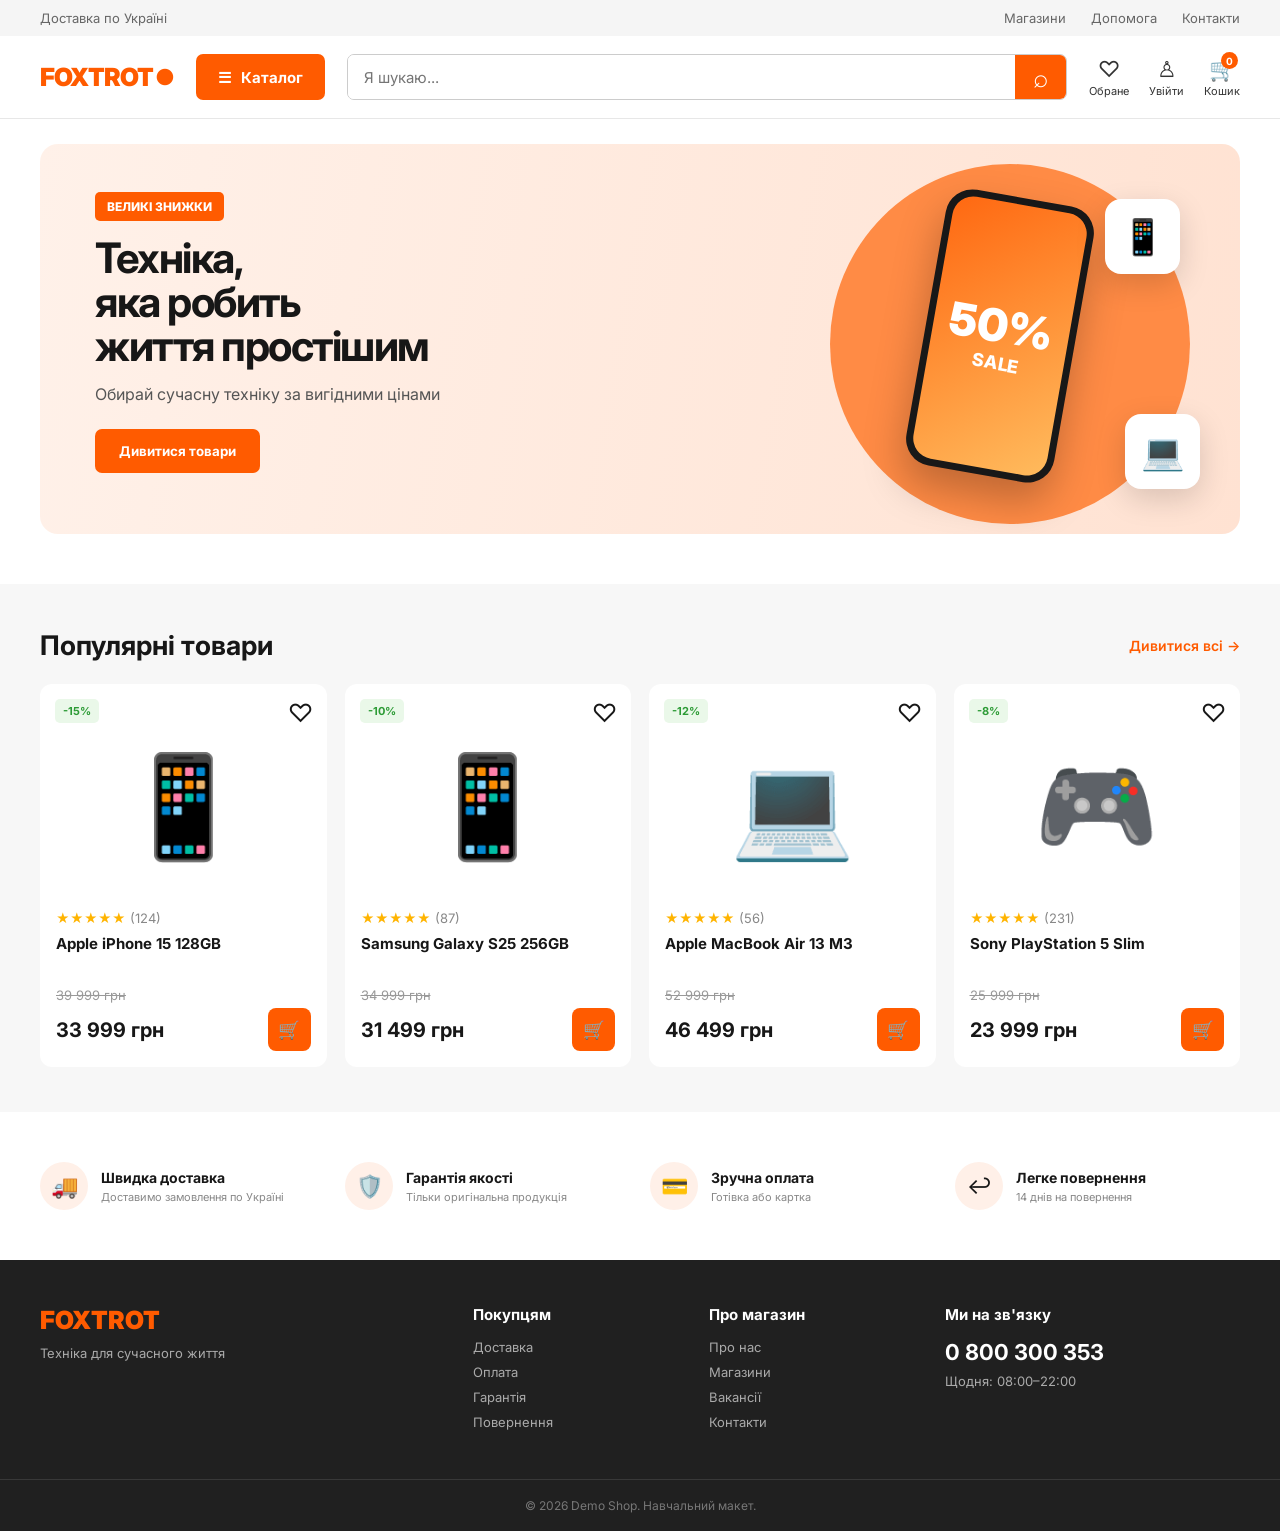
==== index.html @ 97404b17 "stylecatalog" ====
<!DOCTYPE html>
<html lang="uk">
<head>
    <meta charset="UTF-8">
    <meta name="viewport" content="width=device-width, initial-scale=1.0">

    <title>Foxtrot — інтернет-магазин техніки</title>

    <link rel="stylesheet" href="style.css">

    <link rel="preconnect" href="https://fonts.googleapis.com">
    <link rel="preconnect" href="https://fonts.gstatic.com" crossorigin>
    <link
        href="https://fonts.googleapis.com/css2?family=Inter:wght@400;500;600;700;800&display=swap"
        rel="stylesheet"
    >
</head>

<body>

<header class="header">

    <div class="top-line">
        <div class="container top-content">
            <span>Доставка по Україні</span>
            <div class="top-links">
                <a href="#">Магазини</a>
                <a href="#">Допомога</a>
                <a href="#">Контакти</a>
            </div>
        </div>
    </div>

    <div class="main-header container">

        <a href="#" class="logo">
            <span>FOXTROT</span>
            <b>●</b>
        </a>

        <a href="catalog.html" class="catalog-btn">
             ☰
            <span>Каталог</span>
        </a>
        <div class="search">
            <input
                type="text"
                id="searchInput"
                placeholder="Я шукаю..."
            >
            <button id="searchBtn">⌕</button>
        </div>

        <div class="header-actions">

            <button class="action" id="favoritesBtn">
                <span class="action-icon">♡</span>
                <span class="favorite-count" id="favoriteCount">0</span>
                <small>Обране</small>
            </button>

            <button class="action">
                <span class="action-icon">♙</span>
                <small>Увійти</small>
            </button>

            <button class="action cart" id="cartBtn">
                <span class="action-icon">🛒</span>
                <span class="cart-count" id="cartCount">0</span>
                <small>Кошик</small>
            </button>

        </div>
    </div>

    

</header>


<main>

    <!-- HERO -->

    <section class="hero container">

        <div class="hero-content">

            <span class="hero-label">ВЕЛИКІ ЗНИЖКИ</span>

            <h1>
                Техніка,<br>
                яка робить<br>
                життя простішим
            </h1>

            <p>
                Обирай сучасну техніку за вигідними цінами
            </p>

            <button class="primary-btn">
                Дивитися товари
            </button>

        </div>

        <div class="hero-image">
            <div class="circle"></div>

            <div class="phone">
                <div class="phone-screen">
                    <span>50%</span>
                    <small>SALE</small>
                </div>
            </div>

            <div class="floating-card card-one">
                📱
            </div>

            <div class="floating-card card-two">
                💻
            </div>

        </div>

    </section>

    <!-- PRODUCTS -->

    <section class="products-section">

        <div class="container">

            <div class="section-header">
                <h2>Популярні товари</h2>
                <a href="#">Дивитися всі →</a>
            </div>

            <div class="products" id="products">

                <article
                    class="product"
                    data-name="Apple iPhone 15"
                >

                    <button class="favorite">♡</button>

                    <span class="discount">-15%</span>

                    <div class="product-image">
                        📱
                    </div>

                    <div class="rating">
                        ★★★★★
                        <span>(124)</span>
                    </div>

                    <h3>Apple iPhone 15 128GB</h3>

                    <p class="old-price">39 999 грн</p>

                    <div class="product-bottom">
                        <strong>33 999 грн</strong>

                        <button
                            class="buy-btn"
                            data-product="Apple iPhone 15"
                        >
                            🛒
                        </button>
                    </div>

                </article>


                <article
                    class="product"
                    data-name="Samsung Galaxy S25"
                >

                    <button class="favorite">♡</button>

                    <span class="discount">-10%</span>

                    <div class="product-image">
                        📱
                    </div>

                    <div class="rating">
                        ★★★★★
                        <span>(87)</span>
                    </div>

                    <h3>Samsung Galaxy S25 256GB</h3>

                    <p class="old-price">34 999 грн</p>

                    <div class="product-bottom">
                        <strong>31 499 грн</strong>

                        <button
                            class="buy-btn"
                            data-product="Samsung Galaxy S25"
                        >
                            🛒
                        </button>
                    </div>

                </article>


                <article
                    class="product"
                    data-name="MacBook Air M3"
                >

                    <button class="favorite">♡</button>

                    <span class="discount">-12%</span>

                    <div class="product-image">
                        💻
                    </div>

                    <div class="rating">
                        ★★★★★
                        <span>(56)</span>
                        
                    </div>

                    <h3>Apple MacBook Air 13 M3</h3>

                    <p class="old-price">52 999 грн</p>

                    <div class="product-bottom">
                        <strong>46 499 грн</strong>

                        <button
                            class="buy-btn"
                            data-product="MacBook Air M3"
                        >
                            🛒
                        </button>
                    </div>

                </article>


                <article
                    class="product"
                    data-name="Sony PlayStation 5"
                >

                    <button class="favorite">♡</button>

                    <span class="discount">-8%</span>

                    <div class="product-image">
                        🎮
                    </div>

                    <div class="rating">
                        ★★★★★
                        <span>(231)</span>
                    </div>

                    <h3>Sony PlayStation 5 Slim</h3>

                    <p class="old-price">25 999 грн</p>

                    <div class="product-bottom">
                        <strong>23 999 грн</strong>

                        <button
                            class="buy-btn"
                            data-product="PlayStation 5"
                        >
                            🛒
                        </button>
                    </div>

                </article>

            </div>

        </div>

    </section>


    <!-- BENEFITS -->

    <section class="benefits container">

        <div class="benefit">
            <div>🚚</div>
            <div>
                <h3>Швидка доставка</h3>
                <p>Доставимо замовлення по Україні</p>
            </div>
        </div>

        <div class="benefit">
            <div>🛡️</div>
            <div>
                <h3>Гарантія якості</h3>
                <p>Тільки оригінальна продукція</p>
            </div>
        </div>

        <div class="benefit">
            <div>💳</div>
            <div>
                <h3>Зручна оплата</h3>
                <p>Готівка або картка</p>
            </div>
        </div>

        <div class="benefit">
            <div>↩️</div>
            <div>
                <h3>Легке повернення</h3>
                <p>14 днів на повернення</p>
            </div>
        </div>

    </section>

</main>


<!-- CART -->

<div class="cart-modal" id="cartModal">

    <div class="cart-window">

        <button class="close-cart" id="closeCart">×</button>

        <h2>Ваш кошик</h2>

        <div id="cartItems">
            <p class="empty-cart">
                Кошик поки що порожній
            </p>
        </div>

        <div class="cart-footer">

            <div>
                <span>Разом:</span>
                <strong id="cartTotal">0 грн</strong>
            </div>

            <button class="primary-btn">
                Оформити замовлення
            </button>

        </div>

    </div>

</div>


<footer>

    <div class="container footer-grid">

        <div>
            <div class="footer-logo">FOXTROT</div>
            <p>Техніка для сучасного життя</p>
        </div>

        <div>
            <h3>Покупцям</h3>
            <a href="#">Доставка</a>
            <a href="#">Оплата</a>
            <a href="#">Гарантія</a>
            <a href="#">Повернення</a>
        </div>

        <div>
            <h3>Про магазин</h3>
            <a href="#">Про нас</a>
            <a href="#">Магазини</a>
            <a href="#">Вакансії</a>
            <a href="#">Контакти</a>
        </div>

        <div>
            <h3>Ми на зв'язку</h3>
            <strong class="phone-number">0 800 300 353</strong>
            <p>Щодня: 08:00–22:00</p>
        </div>

    </div>

    <div class="copyright">
        © 2026 Demo Shop. Навчальний макет.
    </div>

</footer>


<script src="script.js"></script>

</body>
</html>
---- style.css ----
* {
    margin: 0;
    padding: 0;
    box-sizing: border-box;
}

:root {
    --orange: #ff5b00;
    --orange-dark: #e94f00;
    --black: #171717;
    --gray: #777;
    --light: #f5f5f5;
    --border: #e7e7e7;
    --white: #fff;
}

body {
    font-family: "Inter", sans-serif;
    color: var(--black);
    background: #fff;
}

button,
input {
    font-family: inherit;
}

button {
    border: none;
    cursor: pointer;
}

a {
    color: inherit;
    text-decoration: none;
}

.container {
    width: min(1200px, calc(100% - 40px));
    margin: auto;
}


/* TOP */

.top-line {
    background: #f5f5f5;
    font-size: 13px;
    color: #666;
}

.top-content {
    height: 36px;
    display: flex;
    justify-content: space-between;
    align-items: center;
}

.top-links {
    display: flex;
    gap: 25px;
}


/* HEADER */

.header {
    background: white;
    border-bottom: 1px solid var(--border);
}

.main-header {
    min-height: 82px;
    display: flex;
    align-items: center;
    gap: 22px;
}

.logo {
    color: var(--orange);
    font-size: 25px;
    font-weight: 900;
    letter-spacing: -1px;
    display: flex;
    gap: 2px;
    align-items: center;
}

.logo b {
    font-size: 22px;
}

.catalog-btn {
    background: var(--orange);
    color: white;
    height: 46px;
    padding: 0 22px;
    border-radius: 7px;
    font-size: 15px;
    font-weight: 700;
    display: flex;
    align-items: center;
    gap: 10px;
    transition: .2s;
}

.catalog-btn:hover {
    background: var(--orange-dark);
}

.search {
    height: 46px;
    flex: 1;
    display: flex;
    border: 1px solid #ccc;
    border-radius: 7px;
    overflow: hidden;
}

.search input {
    width: 100%;
    border: none;
    outline: none;
    padding: 0 16px;
    font-size: 15px;
}

.search button {
    width: 55px;
    background: var(--orange);
    color: white;
    font-size: 26px;
}

.header-actions {
    display: flex;
    gap: 20px;
}

.action {
    position: relative;
    background: transparent;
    display: flex;
    flex-direction: column;
    align-items: center;
    gap: 2px;
    color: #333;
}

.action-icon {
    font-size: 22px;
}

.action small {
    font-size: 11px;
}

.cart-count {
    position: absolute;
    right: 2px;
    top: -4px;
    width: 17px;
    height: 17px;
    display: flex;
    align-items: center;
    justify-content: center;
    background: var(--orange);
    color: white;
    border-radius: 50%;
    font-size: 10px;
    font-weight: bold;
}


/* NAV */

.navigation {
    display: flex;
    align-items: center;
    gap: 30px;
    height: 48px;
    font-size: 14px;
    font-weight: 600;
}

.navigation a:hover {
    color: var(--orange);
}

.sale-link {
    color: var(--orange);
}


/* HERO */

.hero {
    height: 390px;
    margin-top: 25px;
    background: linear-gradient(100deg, #fff1e9, #ffe2d2);
    border-radius: 18px;
    display: flex;
    overflow: hidden;
}

.hero-content {
    width: 55%;
    padding: 48px 55px;
    z-index: 2;
}

.hero-label {
    display: inline-block;
    color: white;
    background: var(--orange);
    padding: 7px 12px;
    border-radius: 5px;
    font-size: 12px;
    font-weight: 800;
}

.hero h1 {
    margin-top: 15px;
    font-size: 42px;
    line-height: 1.05;
    letter-spacing: -1.5px;
}

.hero p {
    margin: 16px 0 25px;
    color: #555;
}

.primary-btn {
    background: var(--orange);
    color: white;
    border-radius: 7px;
    padding: 14px 24px;
    font-weight: 700;
    transition: .2s;
}

.primary-btn:hover {
    background: var(--orange-dark);
    transform: translateY(-1px);
}

.hero-image {
    width: 45%;
    position: relative;
}

.circle {
    width: 360px;
    height: 360px;
    background: #ff8b45;
    border-radius: 50%;
    position: absolute;
    right: 50px;
    top: 20px;
}

.phone {
    width: 150px;
    height: 280px;
    background: #181818;
    border-radius: 27px;
    position: absolute;
    top: 52px;
    right: 165px;
    transform: rotate(10deg);
    padding: 7px;
    box-shadow: 0 20px 40px rgba(0,0,0,.25);
}

.phone-screen {
    height: 100%;
    border-radius: 21px;
    background: linear-gradient(145deg, #ff6811, #ffbb5d);
    color: white;
    display: flex;
    flex-direction: column;
    align-items: center;
    justify-content: center;
}

.phone-screen span {
    font-size: 45px;
    font-weight: 900;
}

.phone-screen small {
    font-size: 18px;
    font-weight: 800;
}

.floating-card {
    position: absolute;
    width: 75px;
    height: 75px;
    background: white;
    border-radius: 16px;
    box-shadow: 0 10px 30px rgba(0,0,0,.15);
    display: flex;
    align-items: center;
    justify-content: center;
    font-size: 35px;
}

.card-one {
    right: 60px;
    top: 55px;
}

.card-two {
    right: 40px;
    bottom: 45px;
}


/* SECTIONS */

.section {
    padding-top: 45px;
}

.section-header {
    display: flex;
    justify-content: space-between;
    align-items: center;
    margin-bottom: 22px;
}

.section-header h2 {
    font-size: 27px;
}

.section-header a {
    color: var(--orange);
    font-size: 14px;
    font-weight: 600;
}


/* CATEGORIES */

.categories {
    display: grid;
    grid-template-columns: repeat(6, 1fr);
    gap: 15px;
}

.category {
    border: 1px solid var(--border);
    border-radius: 12px;
    padding: 18px 10px;
    text-align: center;
    transition: .2s;
}

.category:hover {
    border-color: var(--orange);
    transform: translateY(-3px);
}

.category-image {
    height: 80px;
    display: flex;
    justify-content: center;
    align-items: center;
    font-size: 48px;
}

.category h3 {
    font-size: 14px;
    margin-bottom: 5px;
}

.category p {
    color: #888;
    font-size: 12px;
}


/* PRODUCTS */

.products-section {
    background: #f7f7f7;
    margin-top: 50px;
    padding: 45px 0;
}

.products {
    display: grid;
    grid-template-columns: repeat(4, 1fr);
    gap: 18px;
}

.product {
    background: white;
    border-radius: 12px;
    padding: 16px;
    position: relative;
    transition: .2s;
}

.product:hover {
    box-shadow: 0 8px 25px rgba(0,0,0,.09);
    transform: translateY(-3px);
}

.product-image {
    height: 210px;
    display: flex;
    align-items: center;
    justify-content: center;
    font-size: 100px;
}

.favorite {
    position: absolute;
    top: 14px;
    right: 14px;
    background: white;
    font-size: 25px;
    z-index: 2;
}
.favorite-count {
    position: absolute;
    right: 0;
    top: -5px;

    width: 18px;
    height: 18px;

    display: none;

    align-items: center;
    justify-content: center;

    background: #ff5b00;
    color: white;

    border-radius: 50%;

    font-size: 10px;
    font-weight: 700;
}
.discount {
    position: absolute;
    top: 15px;
    left: 15px;
    background: #eaf8e9;
    color: #2c9b35;
    padding: 5px 8px;
    border-radius: 5px;
    font-size: 11px;
    font-weight: 700;
}

.rating {
    color: #ffb400;
    font-size: 13px;
    margin-bottom: 8px;
}

.rating span {
    color: #888;
}

.product h3 {
    font-size: 15px;
    line-height: 1.35;
    min-height: 41px;
}

.old-price {
    margin-top: 12px;
    color: #999;
    text-decoration: line-through;
    font-size: 13px;
}

.product-bottom {
    display: flex;
    justify-content: space-between;
    align-items: center;
    margin-top: 5px;
}

.product-bottom strong {
    font-size: 20px;
}

.buy-btn {
    width: 43px;
    height: 43px;
    background: var(--orange);
    color: white;
    border-radius: 8px;
    font-size: 18px;
}

.buy-btn:hover {
    background: var(--orange-dark);
}


/* BENEFITS */

.benefits {
    display: grid;
    grid-template-columns: repeat(4, 1fr);
    gap: 20px;
    padding-top: 50px;
    padding-bottom: 50px;
}

.benefit {
    display: flex;
    align-items: center;
    gap: 13px;
}

.benefit > div:first-child {
    width: 48px;
    height: 48px;
    flex-shrink: 0;
    background: #fff0e8;
    border-radius: 50%;
    display: flex;
    align-items: center;
    justify-content: center;
    font-size: 22px;
}

.benefit h3 {
    font-size: 14px;
    margin-bottom: 4px;
}

.benefit p {
    color: #888;
    font-size: 11px;
}


/* FOOTER */

footer {
    background: #202020;
    color: white;
    padding-top: 45px;
}

.footer-grid {
    display: grid;
    grid-template-columns: 2fr 1fr 1fr 1.5fr;
    gap: 40px;
    padding-bottom: 40px;
}

.footer-logo {
    color: var(--orange);
    font-weight: 900;
    font-size: 25px;
    margin-bottom: 10px;
}

footer p {
    color: #aaa;
    font-size: 13px;
}

footer h3 {
    font-size: 15px;
    margin-bottom: 15px;
}

footer a {
    display: block;
    color: #aaa;
    font-size: 13px;
    margin-bottom: 9px;
}

footer a:hover {
    color: white;
}

.phone-number {
    display: block;
    font-size: 22px;
    margin-bottom: 8px;
}

.copyright {
    border-top: 1px solid #383838;
    text-align: center;
    padding: 18px;
    color: #777;
    font-size: 12px;
}


/* CART */

.cart-modal {
    position: fixed;
    inset: 0;
    background: rgba(0,0,0,.5);
    z-index: 100;
    display: none;
    justify-content: flex-end;
}

.cart-modal.active {
    display: flex;
}

.cart-window {
    width: 430px;
    max-width: 100%;
    height: 100%;
    background: white;
    padding: 30px;
    position: relative;
    animation: slideIn .25s ease;
}

@keyframes slideIn {
    from {
        transform: translateX(100%);
    }

    to {
        transform: translateX(0);
    }
}

.close-cart {
    position: absolute;
    right: 25px;
    top: 20px;
    background: transparent;
    font-size: 30px;
}

.cart-window h2 {
    margin-bottom: 30px;
}

.empty-cart {
    color: #999;
    text-align: center;
    padding: 50px 0;
}

.cart-item {
    display: flex;
    justify-content: space-between;
    align-items: center;
    border-bottom: 1px solid var(--border);
    padding: 15px 0;
}

.cart-item-name {
    font-weight: 600;
}

.remove-item {
    color: #d00;
    background: transparent;
}

.cart-footer {
    position: absolute;
    left: 30px;
    right: 30px;
    bottom: 30px;
}

.cart-footer > div {
    display: flex;
    justify-content: space-between;
    margin-bottom: 18px;
}

.cart-footer strong {
    font-size: 22px;
}

.cart-footer .primary-btn {
    width: 100%;
}


/* RESPONSIVE */

@media (max-width: 1000px) {

    .categories {
        grid-template-columns: repeat(3, 1fr);
    }

    .products {
        grid-template-columns: repeat(2, 1fr);
    }

    .benefits {
        grid-template-columns: repeat(2, 1fr);
    }

    .header-actions {
        gap: 10px;
    }

    .navigation {
        overflow-x: auto;
    }
}

@media (max-width: 700px) {

    .container {
        width: min(100% - 24px, 600px);
    }

    .top-line {
        display: none;
    }

    .main-header {
        flex-wrap: wrap;
        padding: 12px 0;
        gap: 10px;
    }

    .logo {
        order: 1;
    }

    .header-actions {
        order: 2;
        margin-left: auto;
    }

    .catalog-btn {
        order: 3;
    }

    .search {
        order: 4;
        width: 100%;
        flex-basis: 100%;
    }

    .navigation {
        display: none;
    }

    .hero {
        height: auto;
        min-height: 470px;
        position: relative;
    }

    .hero-content {
        width: 100%;
        padding: 30px 25px;
    }

    .hero h1 {
        font-size: 34px;
    }

    .hero-image {
        position: absolute;
        width: 100%;
        height: 220px;
        bottom: 0;
        opacity: .8;
    }

    .circle {
        width: 240px;
        height: 240px;
        right: 20px;
        top: 0;
    }

    .phone {
        width: 100px;
        height: 190px;
        right: 110px;
        top: 15px;
    }

    .phone-screen span {
        font-size: 30px;
    }

    .floating-card {
        width: 55px;
        height: 55px;
        font-size: 25px;
    }

    .card-one {
        right: 30px;
        top: 20px;
    }

    .card-two {
        right: 20px;
        bottom: 10px;
    }

    .categories {
        grid-template-columns: repeat(2, 1fr);
    }

    .products {
        grid-template-columns: 1fr 1fr;
        gap: 10px;
    }

    .product {
        padding: 10px;
    }

    .product-image {
        height: 140px;
        font-size: 70px;
    }

    .product-bottom strong {
        font-size: 16px;
    }

    .benefits {
        grid-template-columns: 1fr;
    }

    .footer-grid {
        grid-template-columns: 1fr 1fr;
    }
}

@media (max-width: 450px) {

    .products {
        grid-template-columns: 1fr;
    }

    .product-image {
        height: 180px;
    }

    .footer-grid {
        grid-template-columns: 1fr;
    }

    .header-actions small {
        display: none;
    }
}
/* ==========================
   ФІЛЬТРИ
========================== */

.filters {
    background: white;
    border: 1px solid #e5e5e5;
    border-radius: 12px;

    padding: 18px;

    margin-bottom: 22px;

    display: flex;
    align-items: end;
    gap: 14px;

    flex-wrap: wrap;
}

.filter-group {
    display: flex;
    flex-direction: column;
    gap: 7px;
}

.filter-group label {
    font-size: 12px;
    color: #777;
    font-weight: 600;
}

.filter-group select {
    min-width: 180px;

    height: 42px;

    border: 1px solid #ddd;
    border-radius: 7px;

    padding: 0 12px;

    background: white;

    font-size: 14px;

    outline: none;

    cursor: pointer;
}

.filter-group select:focus {
    border-color: #ff5b00;
}


.checkbox-filter {
    height: 42px;

    display: flex;
    align-items: center;
    gap: 8px;

    padding: 0 12px;

    border: 1px solid #ddd;
    border-radius: 7px;

    cursor: pointer;

    font-size: 13px;
}

.checkbox-filter input {
    accent-color: #ff5b00;

    width: 17px;
    height: 17px;

    cursor: pointer;
}


.reset-filters {
    height: 42px;

    padding: 0 18px;

    border-radius: 7px;

    background: #f1f1f1;

    color: #333;

    font-weight: 600;

    transition: .2s;
}

.reset-filters:hover {
    background: #e5e5e5;
}


@media (max-width: 700px) {

    .filters {
        display: grid;
        grid-template-columns: 1fr 1fr;
    }

    .filter-group select {
        min-width: 0;
        width: 100%;
    }

    .checkbox-filter {
        width: 100%;
    }

    .reset-filters {
        width: 100%;
    }
    
}
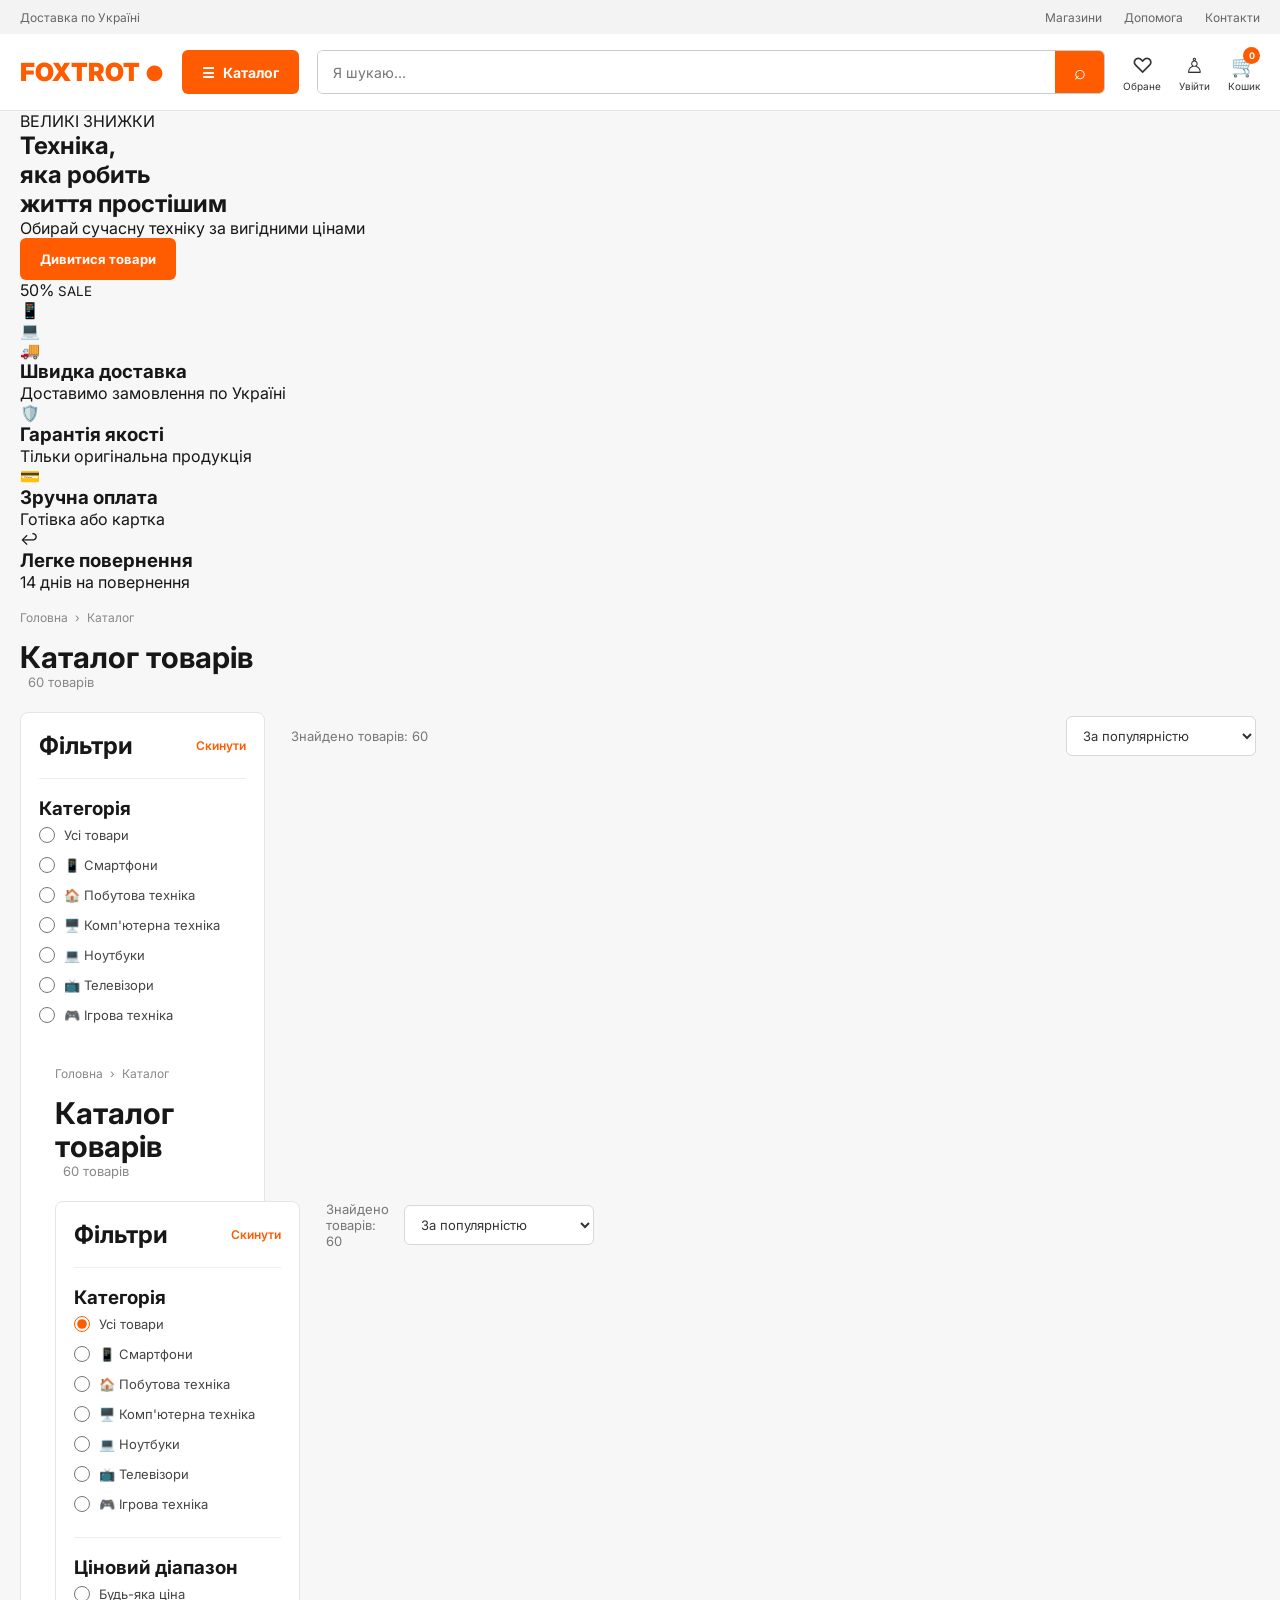
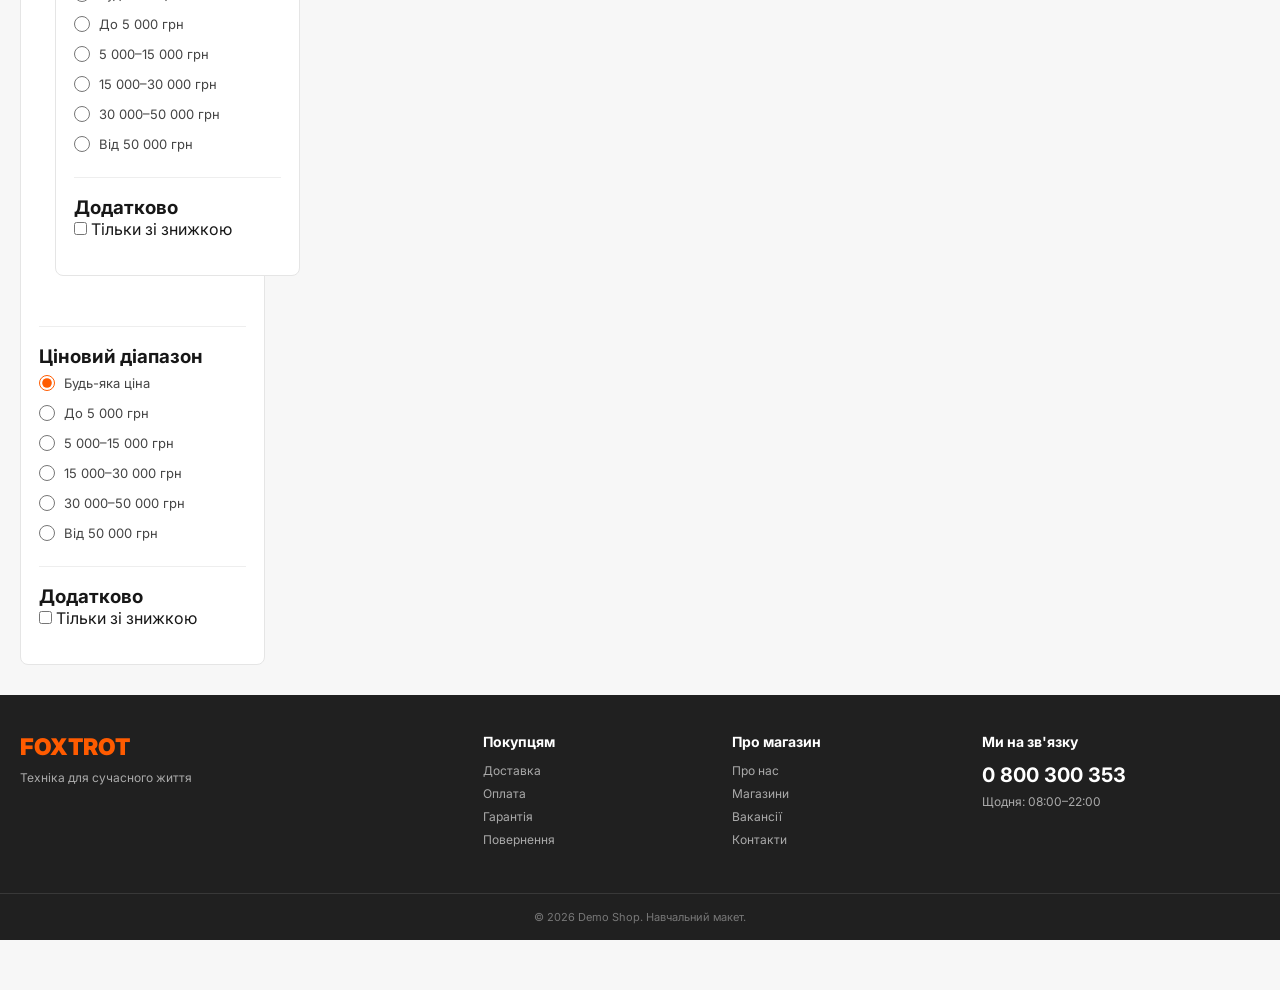
==== commit 003f91d8: "catalog/html" ====
--- a/index.html
+++ b/index.html
@@ -1,5 +1,6 @@
 <!DOCTYPE html>
 <html lang="uk">
+
 <head>
     <meta charset="UTF-8">
     <meta name="viewport" content="width=device-width, initial-scale=1.0">
@@ -10,402 +11,890 @@
 
     <link rel="preconnect" href="https://fonts.googleapis.com">
     <link rel="preconnect" href="https://fonts.gstatic.com" crossorigin>
-    <link
-        href="https://fonts.googleapis.com/css2?family=Inter:wght@400;500;600;700;800&display=swap"
-        rel="stylesheet"
-    >
+    <link href="https://fonts.googleapis.com/css2?family=Inter:wght@400;500;600;700;800&display=swap" rel="stylesheet">
 </head>
 
 <body>
 
-<header class="header">
-
-    <div class="top-line">
-        <div class="container top-content">
-            <span>Доставка по Україні</span>
-            <div class="top-links">
+    <header class="header">
+
+        <div class="top-line">
+            <div class="container top-content">
+                <span>Доставка по Україні</span>
+                <div class="top-links">
+                    <a href="#">Магазини</a>
+                    <a href="#">Допомога</a>
+                    <a href="#">Контакти</a>
+                </div>
+            </div>
+        </div>
+
+        <div class="main-header container">
+
+            <a href="#" class="logo">
+                <span>FOXTROT</span>
+                <b>●</b>
+            </a>
+
+            <a href="catalog.html" class="catalog-btn">
+                ☰
+                <span>Каталог</span>
+            </a>
+            <div class="search">
+                <input type="text" id="searchInput" placeholder="Я шукаю...">
+                <button id="searchBtn">⌕</button>
+            </div>
+
+            <div class="header-actions">
+
+                <button class="action" id="favoritesBtn">
+                    <span class="action-icon">♡</span>
+                    <span class="favorite-count" id="favoriteCount">0</span>
+                    <small>Обране</small>
+                </button>
+
+                <button class="action">
+                    <span class="action-icon">♙</span>
+                    <small>Увійти</small>
+                </button>
+
+                <button class="action cart" id="cartBtn">
+                    <span class="action-icon">🛒</span>
+                    <span class="cart-count" id="cartCount">0</span>
+                    <small>Кошик</small>
+                </button>
+
+            </div>
+        </div>
+
+
+
+    </header>
+
+
+    <main>
+
+        <!-- HERO -->
+
+        <section class="hero container">
+
+            <div class="hero-content">
+
+                <span class="hero-label">ВЕЛИКІ ЗНИЖКИ</span>
+
+                <h1>
+                    Техніка,<br>
+                    яка робить<br>
+                    життя простішим
+                </h1>
+
+                <p>
+                    Обирай сучасну техніку за вигідними цінами
+                </p>
+
+                <button class="primary-btn">
+                    Дивитися товари
+                </button>
+
+            </div>
+
+            <div class="hero-image">
+                <div class="circle"></div>
+
+                <div class="phone">
+                    <div class="phone-screen">
+                        <span>50%</span>
+                        <small>SALE</small>
+                    </div>
+                </div>
+
+                <div class="floating-card card-one">
+                    📱
+                </div>
+
+                <div class="floating-card card-two">
+                    💻
+                </div>
+
+            </div>
+
+        </section>
+
+        <section class="benefits container">
+
+            <div class="benefit">
+                <div>🚚</div>
+                <div>
+                    <h3>Швидка доставка</h3>
+                    <p>Доставимо замовлення по Україні</p>
+                </div>
+            </div>
+
+            <div class="benefit">
+                <div>🛡️</div>
+                <div>
+                    <h3>Гарантія якості</h3>
+                    <p>Тільки оригінальна продукція</p>
+                </div>
+            </div>
+
+            <div class="benefit">
+                <div>💳</div>
+                <div>
+                    <h3>Зручна оплата</h3>
+                    <p>Готівка або картка</p>
+                </div>
+            </div>
+
+            <div class="benefit">
+                <div>↩️</div>
+                <div>
+                    <h3>Легке повернення</h3>
+                    <p>14 днів на повернення</p>
+                </div>
+            </div>
+
+        </section>
+
+    </main>
+    <div class="catalog-page">
+
+        <div class="container">
+
+
+            <!-- ХЛІБНІ КРИХТИ -->
+
+            <div class="breadcrumbs">
+
+                <a href="index.html">
+                    Головна
+                </a>
+
+                <span>›</span>
+
+                <span>
+                    Каталог
+                </span>
+
+            </div>
+
+
+            <div class="catalog-title">
+
+                <div>
+
+                    <h1>
+                        Каталог товарів
+                    </h1>
+
+                    <p id="productsCount">
+                        60 товарів
+                    </p>
+
+                </div>
+
+
+                <button class="mobile-filter-btn" id="mobileFilterBtn">
+                    ⚙ Фільтри
+                </button>
+
+            </div>
+
+
+
+            <div class="catalog-layout">
+
+
+                <!-- ==========================
+                 SIDEBAR
+            ========================== -->
+
+                <aside class="filters-sidebar" id="filtersSidebar">
+
+                    <div class="filter-header">
+
+                        <h2>
+                            Фільтри
+                        </h2>
+
+                        <button id="resetFilters" class="reset-filters">
+                            Скинути
+                        </button>
+
+                    </div>
+
+
+                    <!-- КАТЕГОРІЯ -->
+
+                    <div class="filter-section">
+
+                        <h3>
+                            Категорія
+                        </h3>
+
+
+                        <label class="filter-option">
+
+                            <input type="radio" name="category" value="all" checked>
+
+                            <span>
+                                Усі товари
+                            </span>
+
+                        </label>
+
+
+                        <label class="filter-option">
+
+                            <input type="radio" name="category" value="Смартфони">
+
+                            <span>
+                                📱 Смартфони
+                            </span>
+
+                        </label>
+
+
+                        <label class="filter-option">
+
+                            <input type="radio" name="category" value="Побутова техніка">
+
+                            <span>
+                                🏠 Побутова техніка
+                            </span>
+
+                        </label>
+
+
+                        <label class="filter-option">
+
+                            <input type="radio" name="category" value="Комп'ютерна техніка">
+
+                            <span>
+                                🖥️ Комп'ютерна техніка
+                            </span>
+
+                        </label>
+
+
+                        <label class="filter-option">
+
+                            <input type="radio" name="category" value="Ноутбуки">
+
+                            <span>
+                                💻 Ноутбуки
+                            </span>
+
+                        </label>
+
+
+                        <label class="filter-option">
+
+                            <input type="radio" name="category" value="Телевізори">
+
+                            <span>
+                                📺 Телевізори
+                            </span>
+
+                        </label>
+
+
+                        <label class="filter-option">
+
+                            <input type="radio" name="category" value="Ігрова техніка">
+
+                            <span>
+                                🎮 Ігрова техніка
+                            </span>
+
+                        </label>
+
+                    </div>
+<main class="catalog-page">
+
+            <div class="container">
+
+
+                <!-- ХЛІБНІ КРИХТИ -->
+
+                <div class="breadcrumbs">
+
+                    <a href="index.html">
+                        Головна
+                    </a>
+
+                    <span>›</span>
+
+                    <span>
+                        Каталог
+                    </span>
+
+                </div>
+
+
+                <div class="catalog-title">
+
+                    <div>
+
+                        <h1>
+                            Каталог товарів
+                        </h1>
+
+                        <p id="productsCount">
+                            60 товарів
+                        </p>
+
+                    </div>
+
+
+                    <button class="mobile-filter-btn" id="mobileFilterBtn">
+                        ⚙ Фільтри
+                    </button>
+
+                </div>
+
+
+
+                <div class="catalog-layout">
+
+
+                    <!-- ==========================
+                 SIDEBAR
+            ========================== -->
+
+                    <aside class="filters-sidebar" id="filtersSidebar">
+
+                        <div class="filter-header">
+
+                            <h2>
+                                Фільтри
+                            </h2>
+
+                            <button  id="resetFilters" class="reset-filters">
+                                Скинути
+                            </button>
+
+                        </div>
+
+
+                        <!-- КАТЕГОРІЯ -->
+
+                        <div class="filter-section">
+
+                            <h3>
+                                Категорія
+                            </h3>
+
+
+                            <label class="filter-option">
+
+                                <input type="radio" name="category" value="all" checked>
+
+                                <span>
+                                    Усі товари
+                                </span>
+
+                            </label>
+
+
+                            <label class="filter-option">
+
+                                <input type="radio" name="category" value="Смартфони">
+
+                                <span>
+                                    📱 Смартфони
+                                </span>
+
+                            </label>
+
+
+                            <label class="filter-option">
+
+                                <input type="radio" name="category" value="Побутова техніка">
+
+                                <span>
+                                    🏠 Побутова техніка
+                                </span>
+
+                            </label>
+
+
+                            <label class="filter-option">
+
+                                <input type="radio" name="category" value="Комп'ютерна техніка">
+
+                                <span>
+                                    🖥️ Комп'ютерна техніка
+                                </span>
+
+                            </label>
+
+
+                            <label class="filter-option">
+
+                                <input type="radio" name="category" value="Ноутбуки">
+
+                                <span>
+                                    💻 Ноутбуки
+                                </span>
+
+                            </label>
+
+
+                            <label class="filter-option">
+
+                                <input type="radio" name="category" value="Телевізори">
+
+                                <span>
+                                    📺 Телевізори
+                                </span>
+
+                            </label>
+
+
+                            <label class="filter-option">
+
+                                <input type="radio" name="category" value="Ігрова техніка">
+
+                                <span>
+                                    🎮 Ігрова техніка
+                                </span>
+
+                            </label>
+
+                        </div>
+
+
+
+
+                        <!-- ШВИДКИЙ ДІАПАЗОН -->
+
+                        <div class="filter-section">
+
+                            <h3>
+                                Ціновий діапазон
+                            </h3>
+
+
+                            <label class="filter-option">
+
+                                <input type="radio" name="priceRange" value="all" checked>
+
+                                <span>
+                                    Будь-яка ціна
+                                </span>
+
+                            </label>
+
+
+                            <label class="filter-option">
+
+                                <input type="radio" name="priceRange" value="0-5000">
+
+                                <span>
+                                    До 5 000 грн
+                                </span>
+
+                            </label>
+
+
+                            <label class="filter-option">
+
+                                <input type="radio" name="priceRange" value="5000-15000">
+
+                                <span>
+                                    5 000–15 000 грн
+                                </span>
+
+                            </label>
+
+
+                            <label class="filter-option">
+
+                                <input type="radio" name="priceRange" value="15000-30000">
+
+                                <span>
+                                    15 000–30 000 грн
+                                </span>
+
+                            </label>
+
+
+                            <label class="filter-option">
+
+                                <input type="radio" name="priceRange" value="30000-50000">
+
+                                <span>
+                                    30 000–50 000 грн
+                                </span>
+
+                            </label>
+
+
+                            <label class="filter-option">
+
+                                <input type="radio" name="priceRange" value="50000-999999">
+
+                                <span>
+                                    Від 50 000 грн
+                                </span>
+
+                            </label>
+
+                        </div>
+
+
+
+                        <!-- ДОДАТКОВІ -->
+
+                        <div class="filter-section">
+
+                            <h3>
+                                Додатково
+                            </h3>
+
+
+                            <label class="checkbox-option">
+
+                                <input type="checkbox" id="discountFilter">
+
+                                <span>
+                                    Тільки зі знижкою
+                                </span>
+
+                            </label>
+
+                        </div>
+
+
+                    </aside>
+
+
+
+                    <!-- ==========================
+                 PRODUCTS
+            ========================== -->
+
+                    <section class="catalog-content">
+
+
+                        <div class="catalog-toolbar">
+
+
+                            <span id="resultText">
+                                Знайдено товарів: 60
+                            </span>
+
+
+                            <select id="sortFilter" class="sort-select">
+
+                                <option value="default">
+                                    За популярністю
+                                </option>
+
+                                <option value="cheap">
+                                    Спочатку дешевші
+                                </option>
+
+                                <option value="expensive">
+                                    Спочатку дорожчі
+                                </option>
+
+                                <option value="name">
+                                    За назвою
+                                </option>
+
+                            </select>
+
+
+                        </div>
+
+
+                        <div class="catalog-products" id="catalogProducts"></div>
+
+
+                        <div class="no-products" id="noProducts">
+
+                            <div>
+                                🔍
+                            </div>
+
+                            <h2>
+                                Товарів не знайдено
+                            </h2>
+
+                            <p>
+                                Спробуйте змінити параметри фільтрів
+                            </p>
+
+                            <button id="resetEmpty" class="primary-btn">
+                                Скинути фільтри
+                            </button>
+
+                        </div>
+
+
+                    </section>
+
+                </div>
+
+            </div>
+
+        </main>
+
+
+
+                    <!-- ШВИДКИЙ ДІАПАЗОН -->
+
+                    <div class="filter-section">
+
+                        <h3>
+                            Ціновий діапазон
+                        </h3>
+
+
+                        <label class="filter-option">
+
+                            <input type="radio" name="priceRange" value="all" checked>
+
+                            <span>
+                                Будь-яка ціна
+                            </span>
+
+                        </label>
+
+
+                        <label class="filter-option">
+
+                            <input type="radio" name="priceRange" value="0-5000">
+
+                            <span>
+                                До 5 000 грн
+                            </span>
+
+                        </label>
+
+
+                        <label class="filter-option">
+
+                            <input type="radio" name="priceRange" value="5000-15000">
+
+                            <span>
+                                5 000–15 000 грн
+                            </span>
+
+                        </label>
+
+
+                        <label class="filter-option">
+
+                            <input type="radio" name="priceRange" value="15000-30000">
+
+                            <span>
+                                15 000–30 000 грн
+                            </span>
+
+                        </label>
+
+
+                        <label class="filter-option">
+
+                            <input type="radio" name="priceRange" value="30000-50000">
+
+                            <span>
+                                30 000–50 000 грн
+                            </span>
+
+                        </label>
+
+
+                        <label class="filter-option">
+
+                            <input type="radio" name="priceRange" value="50000-999999">
+
+                            <span>
+                                Від 50 000 грн
+                            </span>
+
+                        </label>
+
+                    </div>
+
+
+
+                    <!-- ДОДАТКОВІ -->
+
+                    <div class="filter-section">
+
+                        <h3>
+                            Додатково
+                        </h3>
+
+
+                        <label class="checkbox-option">
+
+                            <input type="checkbox" id="discountFilter">
+
+                            <span>
+                                Тільки зі знижкою
+                            </span>
+
+                        </label>
+
+                    </div>
+
+
+                </aside>
+
+
+
+                <!-- ==========================
+                 PRODUCTS
+            ========================== -->
+
+                <section class="catalog-content">
+
+
+                    <div class="catalog-toolbar">
+
+
+                        <span id="resultText">
+                            Знайдено товарів: 60
+                        </span>
+
+
+                        <select id="sortFilter" class="sort-select">
+
+                            <option value="default">
+                                За популярністю
+                            </option>
+
+                            <option value="cheap">
+                                Спочатку дешевші
+                            </option>
+
+                            <option value="expensive">
+                                Спочатку дорожчі
+                            </option>
+
+                            <option value="name">
+                                За назвою
+                            </option>
+
+                        </select>
+
+
+                    </div>
+
+
+                    <div class="catalog-products" id="catalogProducts"></div>
+
+
+                    <div class="no-products" id="noProducts">
+
+                        <div>
+                            🔍
+                        </div>
+
+                        <h2>
+                            Товарів не знайдено
+                        </h2>
+
+                        <p>
+                            Спробуйте змінити параметри фільтрів
+                        </p>
+
+                        <button id="resetEmpty" class="primary-btn">
+                            Скинути фільтри
+                        </button>
+
+                    </div>
+
+
+                </section>
+
+            </div>
+
+        </div>
+
+    </main>
+
+    <!-- CART -->
+
+    <div class="cart-modal" id="cartModal">
+
+        <div class="cart-window">
+
+            <button class="close-cart" id="closeCart">×</button>
+
+            <h2>Ваш кошик</h2>
+
+            <div id="cartItems">
+                <p class="empty-cart">
+                    Кошик поки що порожній
+                </p>
+            </div>
+
+            <div class="cart-footer">
+
+                <div>
+                    <span>Разом:</span>
+                    <strong id="cartTotal">0 грн</strong>
+                </div>
+
+                <button class="primary-btn">
+                    Оформити замовлення
+                </button>
+
+            </div>
+
+        </div>
+
+    </div>
+
+
+    <footer>
+
+        <div class="container footer-grid">
+
+            <div>
+                <div class="footer-logo">FOXTROT</div>
+                <p>Техніка для сучасного життя</p>
+            </div>
+
+            <div>
+                <h3>Покупцям</h3>
+                <a href="#">Доставка</a>
+                <a href="#">Оплата</a>
+                <a href="#">Гарантія</a>
+                <a href="#">Повернення</a>
+            </div>
+
+            <div>
+                <h3>Про магазин</h3>
+                <a href="#">Про нас</a>
                 <a href="#">Магазини</a>
-                <a href="#">Допомога</a>
+                <a href="#">Вакансії</a>
                 <a href="#">Контакти</a>
             </div>
+
+            <div>
+                <h3>Ми на зв'язку</h3>
+                <strong class="phone-number">0 800 300 353</strong>
+                <p>Щодня: 08:00–22:00</p>
+            </div>
+
         </div>
-    </div>
-
-    <div class="main-header container">
-
-        <a href="#" class="logo">
-            <span>FOXTROT</span>
-            <b>●</b>
-        </a>
-
-        <a href="catalog.html" class="catalog-btn">
-             ☰
-            <span>Каталог</span>
-        </a>
-        <div class="search">
-            <input
-                type="text"
-                id="searchInput"
-                placeholder="Я шукаю..."
-            >
-            <button id="searchBtn">⌕</button>
+
+        <div class="copyright">
+            © 2026 Demo Shop. Навчальний макет.
         </div>
 
-        <div class="header-actions">
-
-            <button class="action" id="favoritesBtn">
-                <span class="action-icon">♡</span>
-                <span class="favorite-count" id="favoriteCount">0</span>
-                <small>Обране</small>
-            </button>
-
-            <button class="action">
-                <span class="action-icon">♙</span>
-                <small>Увійти</small>
-            </button>
-
-            <button class="action cart" id="cartBtn">
-                <span class="action-icon">🛒</span>
-                <span class="cart-count" id="cartCount">0</span>
-                <small>Кошик</small>
-            </button>
-
-        </div>
-    </div>
-
-    
-
-</header>
-
-
-<main>
-
-    <!-- HERO -->
-
-    <section class="hero container">
-
-        <div class="hero-content">
-
-            <span class="hero-label">ВЕЛИКІ ЗНИЖКИ</span>
-
-            <h1>
-                Техніка,<br>
-                яка робить<br>
-                життя простішим
-            </h1>
-
-            <p>
-                Обирай сучасну техніку за вигідними цінами
-            </p>
-
-            <button class="primary-btn">
-                Дивитися товари
-            </button>
-
-        </div>
-
-        <div class="hero-image">
-            <div class="circle"></div>
-
-            <div class="phone">
-                <div class="phone-screen">
-                    <span>50%</span>
-                    <small>SALE</small>
-                </div>
-            </div>
-
-            <div class="floating-card card-one">
-                📱
-            </div>
-
-            <div class="floating-card card-two">
-                💻
-            </div>
-
-        </div>
-
-    </section>
-
-    <!-- PRODUCTS -->
-
-    <section class="products-section">
-
-        <div class="container">
-
-            <div class="section-header">
-                <h2>Популярні товари</h2>
-                <a href="#">Дивитися всі →</a>
-            </div>
-
-            <div class="products" id="products">
-
-                <article
-                    class="product"
-                    data-name="Apple iPhone 15"
-                >
-
-                    <button class="favorite">♡</button>
-
-                    <span class="discount">-15%</span>
-
-                    <div class="product-image">
-                        📱
-                    </div>
-
-                    <div class="rating">
-                        ★★★★★
-                        <span>(124)</span>
-                    </div>
-
-                    <h3>Apple iPhone 15 128GB</h3>
-
-                    <p class="old-price">39 999 грн</p>
-
-                    <div class="product-bottom">
-                        <strong>33 999 грн</strong>
-
-                        <button
-                            class="buy-btn"
-                            data-product="Apple iPhone 15"
-                        >
-                            🛒
-                        </button>
-                    </div>
-
-                </article>
-
-
-                <article
-                    class="product"
-                    data-name="Samsung Galaxy S25"
-                >
-
-                    <button class="favorite">♡</button>
-
-                    <span class="discount">-10%</span>
-
-                    <div class="product-image">
-                        📱
-                    </div>
-
-                    <div class="rating">
-                        ★★★★★
-                        <span>(87)</span>
-                    </div>
-
-                    <h3>Samsung Galaxy S25 256GB</h3>
-
-                    <p class="old-price">34 999 грн</p>
-
-                    <div class="product-bottom">
-                        <strong>31 499 грн</strong>
-
-                        <button
-                            class="buy-btn"
-                            data-product="Samsung Galaxy S25"
-                        >
-                            🛒
-                        </button>
-                    </div>
-
-                </article>
-
-
-                <article
-                    class="product"
-                    data-name="MacBook Air M3"
-                >
-
-                    <button class="favorite">♡</button>
-
-                    <span class="discount">-12%</span>
-
-                    <div class="product-image">
-                        💻
-                    </div>
-
-                    <div class="rating">
-                        ★★★★★
-                        <span>(56)</span>
-                        
-                    </div>
-
-                    <h3>Apple MacBook Air 13 M3</h3>
-
-                    <p class="old-price">52 999 грн</p>
-
-                    <div class="product-bottom">
-                        <strong>46 499 грн</strong>
-
-                        <button
-                            class="buy-btn"
-                            data-product="MacBook Air M3"
-                        >
-                            🛒
-                        </button>
-                    </div>
-
-                </article>
-
-
-                <article
-                    class="product"
-                    data-name="Sony PlayStation 5"
-                >
-
-                    <button class="favorite">♡</button>
-
-                    <span class="discount">-8%</span>
-
-                    <div class="product-image">
-                        🎮
-                    </div>
-
-                    <div class="rating">
-                        ★★★★★
-                        <span>(231)</span>
-                    </div>
-
-                    <h3>Sony PlayStation 5 Slim</h3>
-
-                    <p class="old-price">25 999 грн</p>
-
-                    <div class="product-bottom">
-                        <strong>23 999 грн</strong>
-
-                        <button
-                            class="buy-btn"
-                            data-product="PlayStation 5"
-                        >
-                            🛒
-                        </button>
-                    </div>
-
-                </article>
-
-            </div>
-
-        </div>
-
-    </section>
-
-
-    <!-- BENEFITS -->
-
-    <section class="benefits container">
-
-        <div class="benefit">
-            <div>🚚</div>
-            <div>
-                <h3>Швидка доставка</h3>
-                <p>Доставимо замовлення по Україні</p>
-            </div>
-        </div>
-
-        <div class="benefit">
-            <div>🛡️</div>
-            <div>
-                <h3>Гарантія якості</h3>
-                <p>Тільки оригінальна продукція</p>
-            </div>
-        </div>
-
-        <div class="benefit">
-            <div>💳</div>
-            <div>
-                <h3>Зручна оплата</h3>
-                <p>Готівка або картка</p>
-            </div>
-        </div>
-
-        <div class="benefit">
-            <div>↩️</div>
-            <div>
-                <h3>Легке повернення</h3>
-                <p>14 днів на повернення</p>
-            </div>
-        </div>
-
-    </section>
-
-</main>
-
-
-<!-- CART -->
-
-<div class="cart-modal" id="cartModal">
-
-    <div class="cart-window">
-
-        <button class="close-cart" id="closeCart">×</button>
-
-        <h2>Ваш кошик</h2>
-
-        <div id="cartItems">
-            <p class="empty-cart">
-                Кошик поки що порожній
-            </p>
-        </div>
-
-        <div class="cart-footer">
-
-            <div>
-                <span>Разом:</span>
-                <strong id="cartTotal">0 грн</strong>
-            </div>
-
-            <button class="primary-btn">
-                Оформити замовлення
-            </button>
-
-        </div>
-
-    </div>
-
-</div>
-
-
-<footer>
-
-    <div class="container footer-grid">
-
-        <div>
-            <div class="footer-logo">FOXTROT</div>
-            <p>Техніка для сучасного життя</p>
-        </div>
-
-        <div>
-            <h3>Покупцям</h3>
-            <a href="#">Доставка</a>
-            <a href="#">Оплата</a>
-            <a href="#">Гарантія</a>
-            <a href="#">Повернення</a>
-        </div>
-
-        <div>
-            <h3>Про магазин</h3>
-            <a href="#">Про нас</a>
-            <a href="#">Магазини</a>
-            <a href="#">Вакансії</a>
-            <a href="#">Контакти</a>
-        </div>
-
-        <div>
-            <h3>Ми на зв'язку</h3>
-            <strong class="phone-number">0 800 300 353</strong>
-            <p>Щодня: 08:00–22:00</p>
-        </div>
-
-    </div>
-
-    <div class="copyright">
-        © 2026 Demo Shop. Навчальний макет.
-    </div>
-
-</footer>
-
-
-<script src="script.js"></script>
+    </footer>
+
+
+    <script src="script.js"></script>
 
 </body>
+
 </html>
--- a/style.css
+++ b/style.css
@@ -1,7 +1,11 @@
+/* =========================
+   CATALOG — FOXTROT STYLE
+========================= */
+
 * {
+    box-sizing: border-box;
     margin: 0;
     padding: 0;
-    box-sizing: border-box;
 }
 
 :root {
@@ -9,24 +13,25 @@
     --orange-dark: #e94f00;
     --black: #171717;
     --gray: #777;
-    --light: #f5f5f5;
-    --border: #e7e7e7;
+    --light: #f6f6f6;
+    --border: #e5e5e5;
     --white: #fff;
 }
 
 body {
-    font-family: "Inter", sans-serif;
+    font-family: "Inter", Arial, sans-serif;
     color: var(--black);
-    background: #fff;
+    background: #f7f7f7;
 }
 
 button,
-input {
-    font-family: inherit;
+input,
+select {
+    font: inherit;
 }
 
 button {
-    border: none;
+    border: 0;
     cursor: pointer;
 }
 
@@ -36,71 +41,66 @@
 }
 
 .container {
-    width: min(1200px, calc(100% - 40px));
-    margin: auto;
-}
-
-
-/* TOP */
+    width: min(1240px, calc(100% - 32px));
+    margin: 0 auto;
+}
+
+/* =========================
+   HEADER
+========================= */
 
 .top-line {
-    background: #f5f5f5;
-    font-size: 13px;
+    background: #f3f3f3;
     color: #666;
+    font-size: 12px;
 }
 
 .top-content {
-    height: 36px;
-    display: flex;
+    height: 34px;
+    display: flex;
+    align-items: center;
     justify-content: space-between;
-    align-items: center;
 }
 
 .top-links {
     display: flex;
-    gap: 25px;
-}
-
-
-/* HEADER */
+    gap: 22px;
+}
 
 .header {
-    background: white;
+    background: #fff;
     border-bottom: 1px solid var(--border);
 }
 
 .main-header {
-    min-height: 82px;
-    display: flex;
-    align-items: center;
-    gap: 22px;
+    min-height: 76px;
+    display: flex;
+    align-items: center;
+    gap: 18px;
 }
 
 .logo {
     color: var(--orange);
     font-size: 25px;
     font-weight: 900;
-    letter-spacing: -1px;
-    display: flex;
-    gap: 2px;
-    align-items: center;
+    white-space: nowrap;
 }
 
 .logo b {
-    font-size: 22px;
+    font-size: 21px;
 }
 
 .catalog-btn {
+    height: 44px;
+    padding: 0 20px;
+    display: flex;
+    align-items: center;
+    gap: 8px;
     background: var(--orange);
-    color: white;
-    height: 46px;
-    padding: 0 22px;
-    border-radius: 7px;
-    font-size: 15px;
+    color: #fff;
+    border-radius: 6px;
+    font-size: 14px;
     font-weight: 700;
-    display: flex;
-    align-items: center;
-    gap: 10px;
     transition: .2s;
 }
 
@@ -109,78 +109,91 @@
 }
 
 .search {
-    height: 46px;
+    height: 44px;
     flex: 1;
     display: flex;
+    background: #fff;
     border: 1px solid #ccc;
-    border-radius: 7px;
+    border-radius: 6px;
     overflow: hidden;
+}
+
+.search:focus-within {
+    border-color: var(--orange);
 }
 
 .search input {
     width: 100%;
-    border: none;
-    outline: none;
-    padding: 0 16px;
-    font-size: 15px;
+    border: 0;
+    outline: 0;
+    padding: 0 15px;
+    font-size: 14px;
 }
 
 .search button {
-    width: 55px;
+    width: 52px;
     background: var(--orange);
-    color: white;
-    font-size: 26px;
+    color: #fff;
+    font-size: 20px;
 }
 
 .header-actions {
     display: flex;
-    gap: 20px;
+    align-items: center;
+    gap: 18px;
 }
 
 .action {
     position: relative;
+    display: flex;
+    flex-direction: column;
+    align-items: center;
+    gap: 2px;
     background: transparent;
-    display: flex;
-    flex-direction: column;
-    align-items: center;
-    gap: 2px;
     color: #333;
 }
 
 .action-icon {
-    font-size: 22px;
+    font-size: 21px;
 }
 
 .action small {
-    font-size: 11px;
+    font-size: 10px;
+}
+
+.action:hover {
+    color: var(--orange);
 }
 
 .cart-count {
     position: absolute;
-    right: 2px;
-    top: -4px;
+    top: -6px;
+    right: 0;
     width: 17px;
     height: 17px;
     display: flex;
     align-items: center;
     justify-content: center;
     background: var(--orange);
-    color: white;
+    color: #fff;
     border-radius: 50%;
-    font-size: 10px;
-    font-weight: bold;
-}
-
-
-/* NAV */
+    font-size: 9px;
+    font-weight: 700;
+}
+
+/* =========================
+   NAVIGATION
+========================= */
 
 .navigation {
-    display: flex;
-    align-items: center;
-    gap: 30px;
-    height: 48px;
-    font-size: 14px;
+    height: 46px;
+    display: flex;
+    align-items: center;
+    gap: 28px;
+    font-size: 13px;
     font-weight: 600;
+    white-space: nowrap;
+    overflow-x: auto;
 }
 
 .navigation a:hover {
@@ -191,441 +204,433 @@
     color: var(--orange);
 }
 
-
-/* HERO */
-
-.hero {
-    height: 390px;
-    margin-top: 25px;
-    background: linear-gradient(100deg, #fff1e9, #ffe2d2);
-    border-radius: 18px;
-    display: flex;
+/* =========================
+   CATALOG
+========================= */
+
+.catalog-page {
+    padding: 18px 0 50px;
+}
+
+.breadcrumbs {
+    display: flex;
+    align-items: center;
+    gap: 7px;
+    margin-bottom: 16px;
+    color: #888;
+    font-size: 12px;
+}
+
+.breadcrumbs a:hover {
+    color: var(--orange);
+}
+
+.catalog-title {
+    display: flex;
+    align-items: center;
+    justify-content: space-between;
+    gap: 15px;
+    margin-bottom: 22px;
+}
+
+.catalog-title h1 {
+    font-size: 30px;
+    line-height: 1.1;
+}
+
+#productsCount {
+    margin-left: 8px;
+    color: #888;
+    font-size: 13px;
+    font-weight: 400;
+}
+
+/* =========================
+   LAYOUT
+========================= */
+
+.catalog-layout {
+    display: grid;
+    grid-template-columns: 245px minmax(0, 1fr);
+    gap: 22px;
+    align-items: start;
+}
+
+/* =========================
+   SIDEBAR
+========================= */
+
+.filters-sidebar {
+    background: #fff;
+    border: 1px solid var(--border);
+    border-radius: 8px;
+    padding: 18px;
+}
+
+.filter-header {
+    display: flex;
+    justify-content: space-between;
+    align-items: center;
+    margin-bottom: 18px;
+}
+
+.filter-header h3 {
+    font-size: 17px;
+}
+
+.reset-filters {
+    background: transparent;
+    color: var(--orange);
+    font-size: 12px;
+    font-weight: 600;
+}
+
+.reset-filters:hover {
+    text-decoration: underline;
+}
+
+.filter-section {
+    padding: 18px 0;
+    border-top: 1px solid #eee;
+}
+
+.filter-section:first-of-type {
+    border-top: 0;
+    padding-top: 0;
+}
+
+.filter-section h4 {
+    margin-bottom: 12px;
+    font-size: 14px;
+}
+
+.filter-option {
+    display: flex;
+    align-items: center;
+    gap: 9px;
+    min-height: 30px;
+    color: #444;
+    font-size: 13px;
+    cursor: pointer;
+}
+
+.filter-option:hover {
+    color: var(--orange);
+}
+
+.filter-option input {
+    width: 16px;
+    height: 16px;
+    accent-color: var(--orange);
+    cursor: pointer;
+}
+
+.checkbox-filter {
+    display: flex;
+    align-items: center;
+    gap: 9px;
+    font-size: 13px;
+    cursor: pointer;
+}
+
+.checkbox-filter input {
+    width: 16px;
+    height: 16px;
+    accent-color: var(--orange);
+}
+
+/* =========================
+   TOOLBAR
+========================= */
+
+.catalog-toolbar {
+    min-height: 48px;
+    display: flex;
+    align-items: center;
+    justify-content: space-between;
+    gap: 15px;
+    margin-bottom: 14px;
+    padding: 0 4px;
+}
+
+#resultText {
+    color: #777;
+    font-size: 13px;
+}
+
+.sort-select {
+    min-width: 190px;
+    height: 40px;
+    padding: 0 12px;
+    border: 1px solid #d8d8d8;
+    border-radius: 6px;
+    background: #fff;
+    outline: 0;
+    color: #333;
+    font-size: 13px;
+    cursor: pointer;
+}
+
+.sort-select:focus {
+    border-color: var(--orange);
+}
+
+.mobile-filter-btn {
+    display: none;
+    height: 40px;
+    padding: 0 15px;
+    background: #fff;
+    border: 1px solid #ddd;
+    border-radius: 6px;
+    font-size: 13px;
+    font-weight: 600;
+}
+
+/* =========================
+   PRODUCTS
+========================= */
+
+.catalog-products {
+    display: grid;
+    grid-template-columns: repeat(3, minmax(0, 1fr));
+    gap: 14px;
+}
+
+.product-card {
+    position: relative;
+    min-width: 0;
+    padding: 15px;
+    background: #fff;
+    border: 1px solid #e6e6e6;
+    border-radius: 8px;
+    transition: .2s;
+}
+
+.product-card:hover {
+    border-color: #d1d1d1;
+    box-shadow: 0 5px 18px rgba(0, 0, 0, .07);
+}
+
+.product-image {
+    height: 205px;
+    display: flex;
+    align-items: center;
+    justify-content: center;
+    margin-bottom: 12px;
     overflow: hidden;
 }
 
-.hero-content {
-    width: 55%;
-    padding: 48px 55px;
+.product-image img {
+    width: 100%;
+    height: 100%;
+    object-fit: contain;
+    transition: .2s;
+}
+
+.product-card:hover .product-image img {
+    transform: scale(1.03);
+}
+
+.product-favorite,
+.favorite {
+    position: absolute;
+    top: 12px;
+    right: 12px;
+    width: 34px;
+    height: 34px;
+    display: flex;
+    align-items: center;
+    justify-content: center;
+    background: #fff;
+    border-radius: 50%;
+    font-size: 21px;
     z-index: 2;
 }
 
-.hero-label {
-    display: inline-block;
-    color: white;
+.product-favorite:hover,
+.favorite:hover {
+    color: var(--orange);
+}
+
+.favorite-count {
+    position: absolute;
+    top: -5px;
+    right: -3px;
+    width: 17px;
+    height: 17px;
+    display: none;
+    align-items: center;
+    justify-content: center;
     background: var(--orange);
-    padding: 7px 12px;
-    border-radius: 5px;
+    color: #fff;
+    border-radius: 50%;
+    font-size: 9px;
+}
+
+.discount {
+    position: absolute;
+    top: 13px;
+    left: 13px;
+    padding: 4px 7px;
+    background: #e8f7e8;
+    color: #2d9635;
+    border-radius: 4px;
+    font-size: 10px;
+    font-weight: 700;
+}
+
+.rating {
+    margin-bottom: 7px;
+    color: #ffae00;
     font-size: 12px;
+}
+
+.rating span {
+    margin-left: 3px;
+    color: #888;
+}
+
+.product-card h3,
+.product h3 {
+    min-height: 40px;
+    margin-bottom: 8px;
+    color: #222;
+    font-size: 14px;
+    line-height: 1.4;
+    font-weight: 600;
+}
+
+.old-price {
+    margin-bottom: 2px;
+    color: #999;
+    font-size: 12px;
+    text-decoration: line-through;
+}
+
+.product-bottom {
+    min-height: 43px;
+    display: flex;
+    align-items: center;
+    justify-content: space-between;
+    gap: 8px;
+    margin-top: 5px;
+}
+
+.product-bottom strong {
+    font-size: 20px;
     font-weight: 800;
 }
 
-.hero h1 {
-    margin-top: 15px;
-    font-size: 42px;
-    line-height: 1.05;
-    letter-spacing: -1.5px;
-}
-
-.hero p {
-    margin: 16px 0 25px;
-    color: #555;
+.buy-btn {
+    width: 42px;
+    height: 42px;
+    flex-shrink: 0;
+    background: var(--orange);
+    color: #fff;
+    border-radius: 6px;
+    font-size: 17px;
+    transition: .2s;
+}
+
+.buy-btn:hover {
+    background: var(--orange-dark);
+}
+
+/* Якщо JS використовує .product */
+
+.product {
+    position: relative;
+    background: #fff;
+    border: 1px solid #e6e6e6;
+    border-radius: 8px;
+    padding: 15px;
+}
+
+.product:hover {
+    box-shadow: 0 5px 18px rgba(0, 0, 0, .07);
+}
+
+/* =========================
+   EMPTY RESULT
+========================= */
+
+.no-products {
+    display: none;
+    padding: 70px 20px;
+    background: #fff;
+    border: 1px solid var(--border);
+    border-radius: 8px;
+    text-align: center;
+}
+
+.no-products h3 {
+    margin-bottom: 8px;
+    font-size: 19px;
+}
+
+.no-products p {
+    margin-bottom: 18px;
+    color: #888;
+    font-size: 13px;
 }
 
 .primary-btn {
+    display: inline-flex;
+    align-items: center;
+    justify-content: center;
+    min-height: 42px;
+    padding: 0 20px;
     background: var(--orange);
-    color: white;
-    border-radius: 7px;
-    padding: 14px 24px;
+    color: #fff;
+    border-radius: 6px;
+    font-size: 13px;
     font-weight: 700;
     transition: .2s;
 }
 
 .primary-btn:hover {
     background: var(--orange-dark);
-    transform: translateY(-1px);
-}
-
-.hero-image {
-    width: 45%;
-    position: relative;
-}
-
-.circle {
-    width: 360px;
-    height: 360px;
-    background: #ff8b45;
-    border-radius: 50%;
-    position: absolute;
-    right: 50px;
-    top: 20px;
-}
-
-.phone {
-    width: 150px;
-    height: 280px;
-    background: #181818;
-    border-radius: 27px;
-    position: absolute;
-    top: 52px;
-    right: 165px;
-    transform: rotate(10deg);
-    padding: 7px;
-    box-shadow: 0 20px 40px rgba(0,0,0,.25);
-}
-
-.phone-screen {
-    height: 100%;
-    border-radius: 21px;
-    background: linear-gradient(145deg, #ff6811, #ffbb5d);
-    color: white;
-    display: flex;
-    flex-direction: column;
-    align-items: center;
-    justify-content: center;
-}
-
-.phone-screen span {
-    font-size: 45px;
-    font-weight: 900;
-}
-
-.phone-screen small {
-    font-size: 18px;
-    font-weight: 800;
-}
-
-.floating-card {
-    position: absolute;
-    width: 75px;
-    height: 75px;
-    background: white;
-    border-radius: 16px;
-    box-shadow: 0 10px 30px rgba(0,0,0,.15);
-    display: flex;
-    align-items: center;
-    justify-content: center;
-    font-size: 35px;
-}
-
-.card-one {
-    right: 60px;
-    top: 55px;
-}
-
-.card-two {
-    right: 40px;
-    bottom: 45px;
-}
-
-
-/* SECTIONS */
-
-.section {
-    padding-top: 45px;
-}
-
-.section-header {
-    display: flex;
-    justify-content: space-between;
-    align-items: center;
-    margin-bottom: 22px;
-}
-
-.section-header h2 {
-    font-size: 27px;
-}
-
-.section-header a {
-    color: var(--orange);
-    font-size: 14px;
-    font-weight: 600;
-}
-
-
-/* CATEGORIES */
-
-.categories {
-    display: grid;
-    grid-template-columns: repeat(6, 1fr);
-    gap: 15px;
-}
-
-.category {
-    border: 1px solid var(--border);
-    border-radius: 12px;
-    padding: 18px 10px;
-    text-align: center;
-    transition: .2s;
-}
-
-.category:hover {
-    border-color: var(--orange);
-    transform: translateY(-3px);
-}
-
-.category-image {
-    height: 80px;
-    display: flex;
-    justify-content: center;
-    align-items: center;
-    font-size: 48px;
-}
-
-.category h3 {
-    font-size: 14px;
-    margin-bottom: 5px;
-}
-
-.category p {
-    color: #888;
-    font-size: 12px;
-}
-
-
-/* PRODUCTS */
-
-.products-section {
-    background: #f7f7f7;
-    margin-top: 50px;
-    padding: 45px 0;
-}
-
-.products {
-    display: grid;
-    grid-template-columns: repeat(4, 1fr);
-    gap: 18px;
-}
-
-.product {
-    background: white;
-    border-radius: 12px;
-    padding: 16px;
-    position: relative;
-    transition: .2s;
-}
-
-.product:hover {
-    box-shadow: 0 8px 25px rgba(0,0,0,.09);
-    transform: translateY(-3px);
-}
-
-.product-image {
-    height: 210px;
-    display: flex;
-    align-items: center;
-    justify-content: center;
-    font-size: 100px;
-}
-
-.favorite {
-    position: absolute;
-    top: 14px;
-    right: 14px;
-    background: white;
-    font-size: 25px;
-    z-index: 2;
-}
-.favorite-count {
-    position: absolute;
-    right: 0;
-    top: -5px;
-
-    width: 18px;
-    height: 18px;
-
-    display: none;
-
-    align-items: center;
-    justify-content: center;
-
-    background: #ff5b00;
-    color: white;
-
-    border-radius: 50%;
-
-    font-size: 10px;
-    font-weight: 700;
-}
-.discount {
-    position: absolute;
-    top: 15px;
-    left: 15px;
-    background: #eaf8e9;
-    color: #2c9b35;
-    padding: 5px 8px;
-    border-radius: 5px;
-    font-size: 11px;
-    font-weight: 700;
-}
-
-.rating {
-    color: #ffb400;
-    font-size: 13px;
-    margin-bottom: 8px;
-}
-
-.rating span {
-    color: #888;
-}
-
-.product h3 {
-    font-size: 15px;
-    line-height: 1.35;
-    min-height: 41px;
-}
-
-.old-price {
-    margin-top: 12px;
-    color: #999;
-    text-decoration: line-through;
-    font-size: 13px;
-}
-
-.product-bottom {
-    display: flex;
-    justify-content: space-between;
-    align-items: center;
-    margin-top: 5px;
-}
-
-.product-bottom strong {
-    font-size: 20px;
-}
-
-.buy-btn {
-    width: 43px;
-    height: 43px;
-    background: var(--orange);
-    color: white;
-    border-radius: 8px;
-    font-size: 18px;
-}
-
-.buy-btn:hover {
-    background: var(--orange-dark);
-}
-
-
-/* BENEFITS */
-
-.benefits {
-    display: grid;
-    grid-template-columns: repeat(4, 1fr);
-    gap: 20px;
-    padding-top: 50px;
-    padding-bottom: 50px;
-}
-
-.benefit {
-    display: flex;
-    align-items: center;
-    gap: 13px;
-}
-
-.benefit > div:first-child {
-    width: 48px;
-    height: 48px;
-    flex-shrink: 0;
-    background: #fff0e8;
-    border-radius: 50%;
-    display: flex;
-    align-items: center;
-    justify-content: center;
-    font-size: 22px;
-}
-
-.benefit h3 {
-    font-size: 14px;
-    margin-bottom: 4px;
-}
-
-.benefit p {
-    color: #888;
-    font-size: 11px;
-}
-
-
-/* FOOTER */
-
-footer {
-    background: #202020;
-    color: white;
-    padding-top: 45px;
-}
-
-.footer-grid {
-    display: grid;
-    grid-template-columns: 2fr 1fr 1fr 1.5fr;
-    gap: 40px;
-    padding-bottom: 40px;
-}
-
-.footer-logo {
-    color: var(--orange);
-    font-weight: 900;
-    font-size: 25px;
-    margin-bottom: 10px;
-}
-
-footer p {
-    color: #aaa;
-    font-size: 13px;
-}
-
-footer h3 {
-    font-size: 15px;
-    margin-bottom: 15px;
-}
-
-footer a {
-    display: block;
-    color: #aaa;
-    font-size: 13px;
-    margin-bottom: 9px;
-}
-
-footer a:hover {
-    color: white;
-}
-
-.phone-number {
-    display: block;
-    font-size: 22px;
-    margin-bottom: 8px;
-}
-
-.copyright {
-    border-top: 1px solid #383838;
-    text-align: center;
-    padding: 18px;
-    color: #777;
-    font-size: 12px;
-}
-
-
-/* CART */
-
-.cart-modal {
+}
+
+/* =========================
+   CART
+========================= */
+
+.cart-modal,
+.favorites-modal {
     position: fixed;
     inset: 0;
-    background: rgba(0,0,0,.5);
-    z-index: 100;
+    z-index: 1000;
     display: none;
+    background: rgba(0, 0, 0, .48);
+}
+
+.cart-modal.active,
+.favorites-modal.active {
+    display: flex;
+}
+
+.cart-modal {
     justify-content: flex-end;
 }
 
-.cart-modal.active {
-    display: flex;
+.favorites-modal {
+    align-items: center;
+    justify-content: center;
+}
+
+.cart-window,
+.favorites-window {
+    position: relative;
+    background: #fff;
 }
 
 .cart-window {
     width: 430px;
     max-width: 100%;
     height: 100%;
-    background: white;
-    padding: 30px;
-    position: relative;
-    animation: slideIn .25s ease;
+    padding: 25px;
+    animation: slideIn .2s ease;
 }
 
 @keyframes slideIn {
@@ -638,77 +643,156 @@
     }
 }
 
-.close-cart {
+.favorites-window {
+    width: min(650px, calc(100% - 30px));
+    max-height: 80vh;
+    padding: 25px;
+    border-radius: 10px;
+    overflow: auto;
+}
+
+.close-cart,
+#closeFavorites {
+    position: absolute;
+    top: 15px;
+    right: 18px;
+    background: transparent;
+    color: #444;
+    font-size: 26px;
+}
+
+.close-cart:hover,
+#closeFavorites:hover {
+    color: var(--orange);
+}
+
+.cart-window h2,
+.favorites-window h2 {
+    margin-bottom: 22px;
+    font-size: 22px;
+}
+
+.empty-cart,
+.empty-favorites {
+    padding: 45px 10px;
+    color: #999;
+    text-align: center;
+    font-size: 14px;
+}
+
+.cart-item {
+    display: flex;
+    align-items: center;
+    justify-content: space-between;
+    gap: 12px;
+    padding: 14px 0;
+    border-bottom: 1px solid #eee;
+}
+
+.cart-item-name {
+    font-size: 13px;
+    font-weight: 600;
+}
+
+.remove-item {
+    background: transparent;
+    color: #d33;
+    font-size: 12px;
+}
+
+.cart-footer {
     position: absolute;
     right: 25px;
-    top: 20px;
-    background: transparent;
-    font-size: 30px;
-}
-
-.cart-window h2 {
-    margin-bottom: 30px;
-}
-
-.empty-cart {
-    color: #999;
-    text-align: center;
-    padding: 50px 0;
-}
-
-.cart-item {
-    display: flex;
+    bottom: 25px;
+    left: 25px;
+}
+
+.cart-footer > div {
+    display: flex;
+    align-items: center;
     justify-content: space-between;
-    align-items: center;
-    border-bottom: 1px solid var(--border);
-    padding: 15px 0;
-}
-
-.cart-item-name {
-    font-weight: 600;
-}
-
-.remove-item {
-    color: #d00;
-    background: transparent;
-}
-
-.cart-footer {
-    position: absolute;
-    left: 30px;
-    right: 30px;
-    bottom: 30px;
-}
-
-.cart-footer > div {
-    display: flex;
-    justify-content: space-between;
-    margin-bottom: 18px;
+    margin-bottom: 15px;
 }
 
 .cart-footer strong {
-    font-size: 22px;
+    font-size: 21px;
 }
 
 .cart-footer .primary-btn {
     width: 100%;
 }
 
-
-/* RESPONSIVE */
-
-@media (max-width: 1000px) {
-
-    .categories {
-        grid-template-columns: repeat(3, 1fr);
-    }
-
-    .products {
-        grid-template-columns: repeat(2, 1fr);
-    }
-
-    .benefits {
-        grid-template-columns: repeat(2, 1fr);
+/* =========================
+   FOOTER
+========================= */
+
+footer {
+    margin-top: 30px;
+    background: #202020;
+    color: #fff;
+}
+
+.footer-grid {
+    display: grid;
+    grid-template-columns: 2fr 1fr 1fr 1.3fr;
+    gap: 35px;
+    padding: 38px 0;
+}
+
+.footer-logo {
+    margin-bottom: 9px;
+    color: var(--orange);
+    font-size: 23px;
+    font-weight: 900;
+}
+
+footer h3 {
+    margin-bottom: 13px;
+    font-size: 14px;
+}
+
+footer p,
+footer a {
+    color: #aaa;
+    font-size: 12px;
+}
+
+footer a {
+    display: block;
+    margin-bottom: 8px;
+}
+
+footer a:hover {
+    color: #fff;
+}
+
+.phone-number {
+    display: block;
+    margin-bottom: 7px;
+    color: #fff !important;
+    font-size: 20px !important;
+}
+
+.copyright {
+    padding: 16px;
+    border-top: 1px solid #383838;
+    color: #777;
+    text-align: center;
+    font-size: 11px;
+}
+
+/* =========================
+   TABLET
+========================= */
+
+@media (max-width: 1050px) {
+
+    .catalog-products {
+        grid-template-columns: repeat(2, minmax(0, 1fr));
+    }
+
+    .catalog-layout {
+        grid-template-columns: 220px minmax(0, 1fr);
     }
 
     .header-actions {
@@ -716,11 +800,15 @@
     }
 
     .navigation {
-        overflow-x: auto;
-    }
-}
-
-@media (max-width: 700px) {
+        gap: 20px;
+    }
+}
+
+/* =========================
+   MOBILE
+========================= */
+
+@media (max-width: 750px) {
 
     .container {
         width: min(100% - 24px, 600px);
@@ -732,8 +820,8 @@
 
     .main-header {
         flex-wrap: wrap;
-        padding: 12px 0;
-        gap: 10px;
+        padding: 10px 0;
+        gap: 9px;
     }
 
     .logo {
@@ -751,95 +839,75 @@
 
     .search {
         order: 4;
+        flex-basis: 100%;
         width: 100%;
-        flex-basis: 100%;
     }
 
     .navigation {
         display: none;
     }
 
-    .hero {
-        height: auto;
-        min-height: 470px;
-        position: relative;
-    }
-
-    .hero-content {
-        width: 100%;
-        padding: 30px 25px;
-    }
-
-    .hero h1 {
-        font-size: 34px;
-    }
-
-    .hero-image {
-        position: absolute;
-        width: 100%;
-        height: 220px;
-        bottom: 0;
-        opacity: .8;
-    }
-
-    .circle {
-        width: 240px;
-        height: 240px;
-        right: 20px;
+    .catalog-page {
+        padding-top: 14px;
+    }
+
+    .catalog-title h1 {
+        font-size: 24px;
+    }
+
+    .catalog-layout {
+        display: block;
+    }
+
+    .filters-sidebar {
+        position: fixed;
         top: 0;
-    }
-
-    .phone {
-        width: 100px;
-        height: 190px;
-        right: 110px;
-        top: 15px;
-    }
-
-    .phone-screen span {
-        font-size: 30px;
-    }
-
-    .floating-card {
-        width: 55px;
-        height: 55px;
-        font-size: 25px;
-    }
-
-    .card-one {
-        right: 30px;
-        top: 20px;
-    }
-
-    .card-two {
-        right: 20px;
-        bottom: 10px;
-    }
-
-    .categories {
-        grid-template-columns: repeat(2, 1fr);
-    }
-
-    .products {
-        grid-template-columns: 1fr 1fr;
+        left: -290px;
+        z-index: 500;
+        width: 280px;
+        height: 100%;
+        border-radius: 0;
+        overflow-y: auto;
+        transition: .25s;
+    }
+
+    .filters-sidebar.active {
+        left: 0;
+    }
+
+    .mobile-filter-btn {
+        display: block;
+    }
+
+    .catalog-toolbar {
+        flex-wrap: wrap;
+    }
+
+    .sort-select {
+        min-width: 160px;
+    }
+
+    .catalog-products {
+        grid-template-columns: repeat(2, minmax(0, 1fr));
         gap: 10px;
     }
 
+    .product-card,
     .product {
         padding: 10px;
     }
 
     .product-image {
-        height: 140px;
-        font-size: 70px;
+        height: 155px;
+    }
+
+    .product-card h3,
+    .product h3 {
+        font-size: 13px;
     }
 
     .product-bottom strong {
-        font-size: 16px;
-    }
-
-    .benefits {
-        grid-template-columns: 1fr;
+        font-size: 17px;
     }
 
     .footer-grid {
@@ -847,146 +915,59 @@
     }
 }
 
+/* =========================
+   SMALL MOBILE
+========================= */
+
 @media (max-width: 450px) {
 
-    .products {
-        grid-template-columns: 1fr;
+    .header-actions small {
+        display: none;
+    }
+
+    .catalog-title {
+        align-items: flex-start;
+        flex-direction: column;
+    }
+
+    .catalog-toolbar {
+        align-items: stretch;
+    }
+
+    .sort-select {
+        width: 100%;
+    }
+
+    .catalog-products {
+        grid-template-columns: 1fr 1fr;
     }
 
     .product-image {
-        height: 180px;
+        height: 135px;
+    }
+
+    .favorite,
+    .product-favorite {
+        width: 30px;
+        height: 30px;
+        font-size: 18px;
+    }
+
+    .discount {
+        font-size: 9px;
     }
 
     .footer-grid {
         grid-template-columns: 1fr;
     }
 
-    .header-actions small {
-        display: none;
-    }
-}
-/* ==========================
-   ФІЛЬТРИ
-========================== */
-
-.filters {
-    background: white;
-    border: 1px solid #e5e5e5;
-    border-radius: 12px;
-
-    padding: 18px;
-
-    margin-bottom: 22px;
-
-    display: flex;
-    align-items: end;
-    gap: 14px;
-
-    flex-wrap: wrap;
-}
-
-.filter-group {
-    display: flex;
-    flex-direction: column;
-    gap: 7px;
-}
-
-.filter-group label {
-    font-size: 12px;
-    color: #777;
-    font-weight: 600;
-}
-
-.filter-group select {
-    min-width: 180px;
-
-    height: 42px;
-
-    border: 1px solid #ddd;
-    border-radius: 7px;
-
-    padding: 0 12px;
-
-    background: white;
-
-    font-size: 14px;
-
-    outline: none;
-
-    cursor: pointer;
-}
-
-.filter-group select:focus {
-    border-color: #ff5b00;
-}
-
-
-.checkbox-filter {
-    height: 42px;
-
-    display: flex;
-    align-items: center;
-    gap: 8px;
-
-    padding: 0 12px;
-
-    border: 1px solid #ddd;
-    border-radius: 7px;
-
-    cursor: pointer;
-
-    font-size: 13px;
-}
-
-.checkbox-filter input {
-    accent-color: #ff5b00;
-
-    width: 17px;
-    height: 17px;
-
-    cursor: pointer;
-}
-
-
-.reset-filters {
-    height: 42px;
-
-    padding: 0 18px;
-
-    border-radius: 7px;
-
-    background: #f1f1f1;
-
-    color: #333;
-
-    font-weight: 600;
-
-    transition: .2s;
-}
-
-.reset-filters:hover {
-    background: #e5e5e5;
-}
-
-
-@media (max-width: 700px) {
-
-    .filters {
-        display: grid;
-        grid-template-columns: 1fr 1fr;
-    }
-
-    .filter-group select {
-        min-width: 0;
-        width: 100%;
-    }
-
-    .checkbox-filter {
-        width: 100%;
-    }
-
-    .reset-filters {
-        width: 100%;
-    }
-    
+    .cart-window {
+        padding: 20px;
+    }
+
+    .cart-footer {
+        right: 20px;
+        bottom: 20px;
+        left: 20px;
+    }
 }
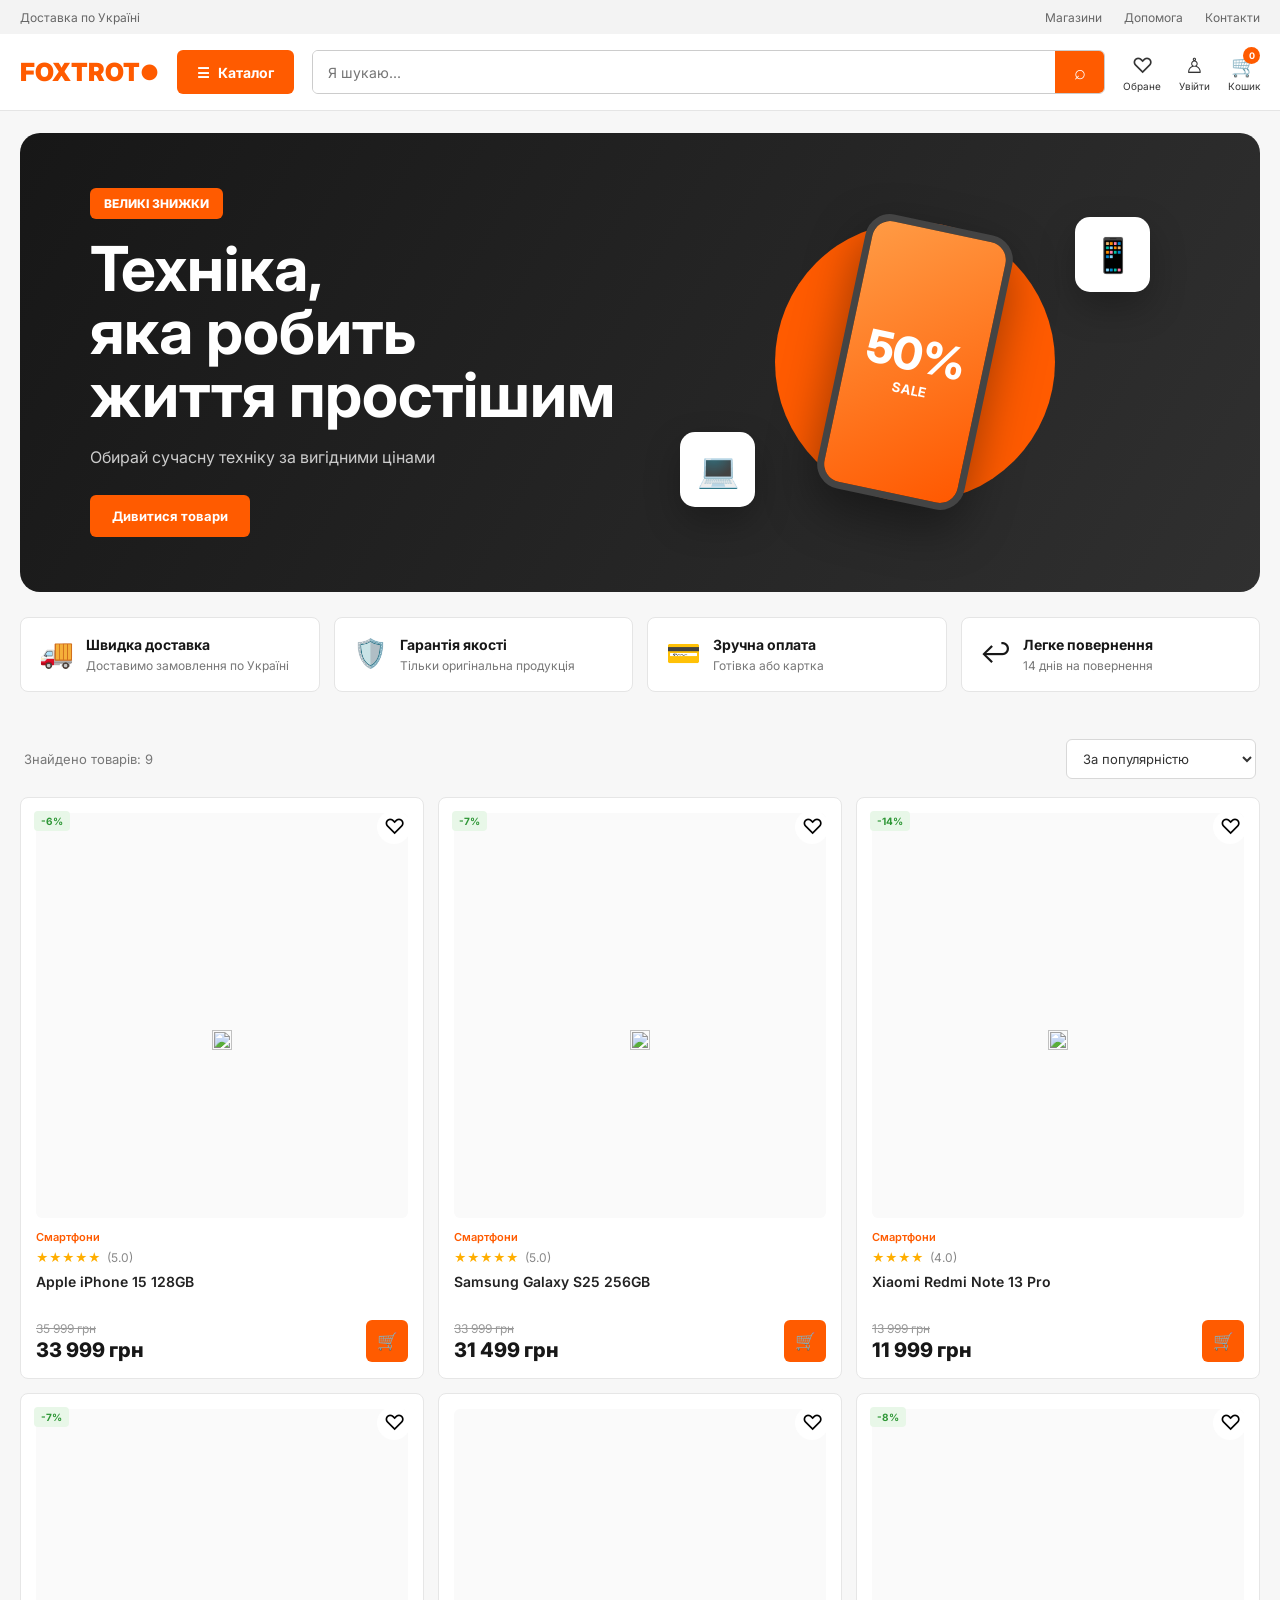
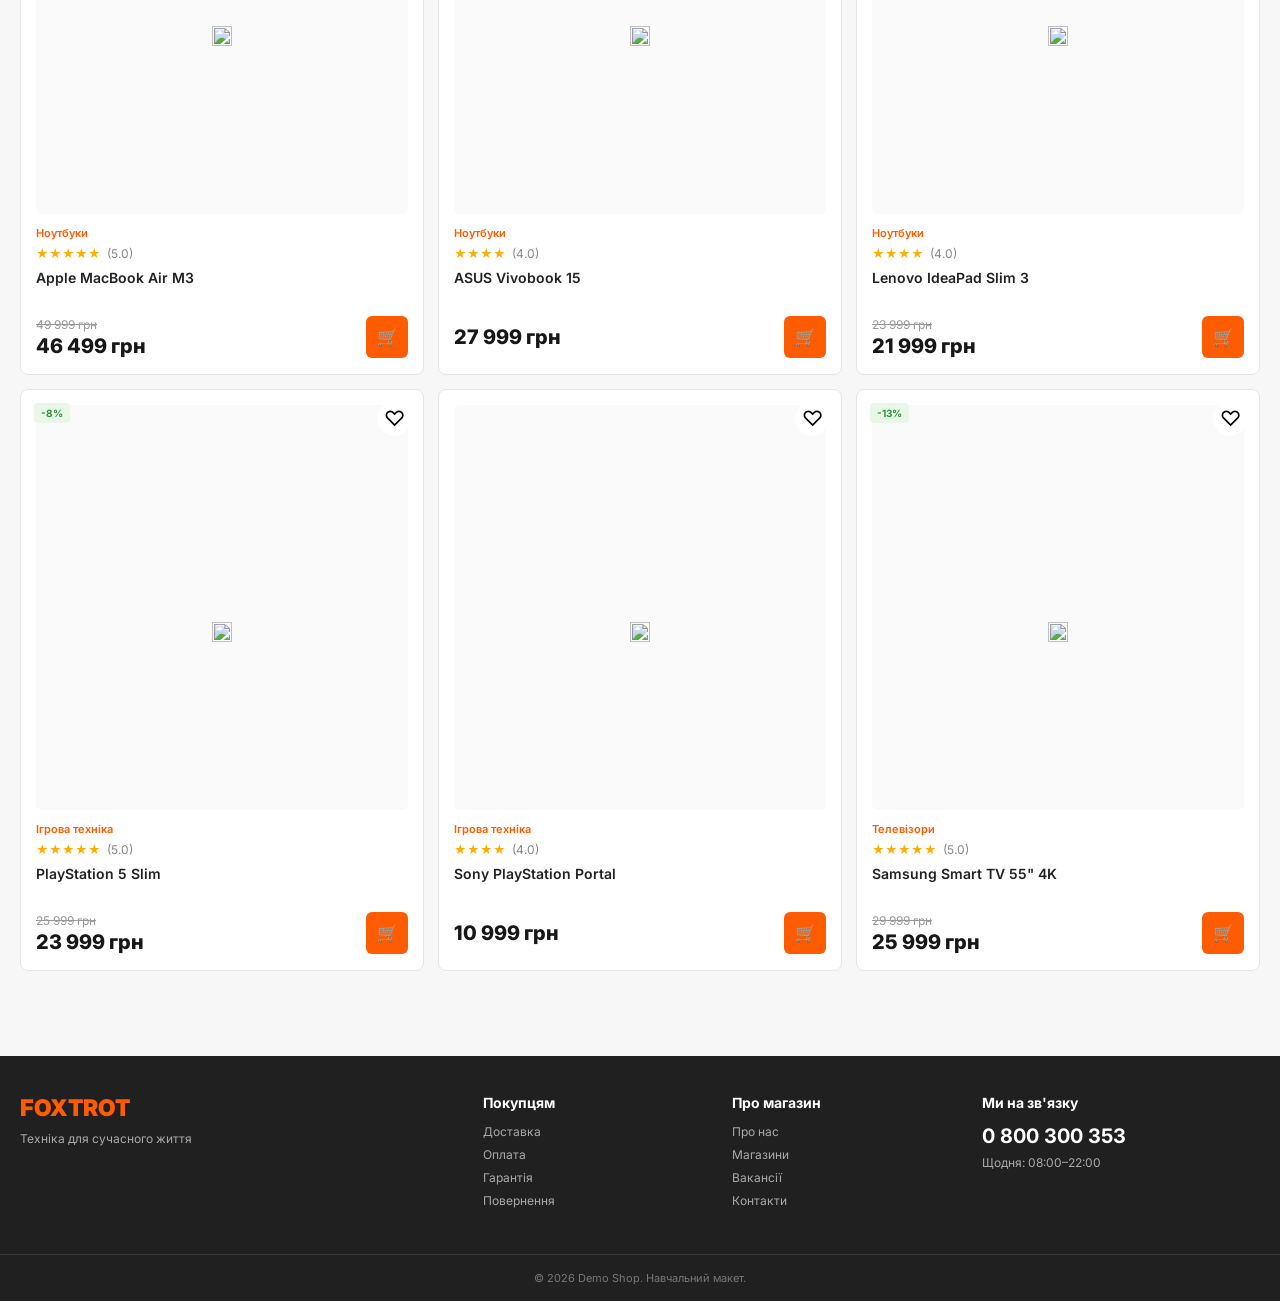
==== commit c0c30a5c: "mainpage" ====
--- a/index.html
+++ b/index.html
@@ -162,592 +162,11 @@
         <div class="container">
 
 
-            <!-- ХЛІБНІ КРИХТИ -->
-
-            <div class="breadcrumbs">
-
-                <a href="index.html">
-                    Головна
-                </a>
-
-                <span>›</span>
-
-                <span>
-                    Каталог
-                </span>
-
-            </div>
-
-
-            <div class="catalog-title">
-
-                <div>
-
-                    <h1>
-                        Каталог товарів
-                    </h1>
-
-                    <p id="productsCount">
-                        60 товарів
-                    </p>
-
-                </div>
-
-
-                <button class="mobile-filter-btn" id="mobileFilterBtn">
-                    ⚙ Фільтри
-                </button>
-
-            </div>
-
-
-
+           
+            
             <div class="catalog-layout">
 
-
-                <!-- ==========================
-                 SIDEBAR
-            ========================== -->
-
-                <aside class="filters-sidebar" id="filtersSidebar">
-
-                    <div class="filter-header">
-
-                        <h2>
-                            Фільтри
-                        </h2>
-
-                        <button id="resetFilters" class="reset-filters">
-                            Скинути
-                        </button>
-
-                    </div>
-
-
-                    <!-- КАТЕГОРІЯ -->
-
-                    <div class="filter-section">
-
-                        <h3>
-                            Категорія
-                        </h3>
-
-
-                        <label class="filter-option">
-
-                            <input type="radio" name="category" value="all" checked>
-
-                            <span>
-                                Усі товари
-                            </span>
-
-                        </label>
-
-
-                        <label class="filter-option">
-
-                            <input type="radio" name="category" value="Смартфони">
-
-                            <span>
-                                📱 Смартфони
-                            </span>
-
-                        </label>
-
-
-                        <label class="filter-option">
-
-                            <input type="radio" name="category" value="Побутова техніка">
-
-                            <span>
-                                🏠 Побутова техніка
-                            </span>
-
-                        </label>
-
-
-                        <label class="filter-option">
-
-                            <input type="radio" name="category" value="Комп'ютерна техніка">
-
-                            <span>
-                                🖥️ Комп'ютерна техніка
-                            </span>
-
-                        </label>
-
-
-                        <label class="filter-option">
-
-                            <input type="radio" name="category" value="Ноутбуки">
-
-                            <span>
-                                💻 Ноутбуки
-                            </span>
-
-                        </label>
-
-
-                        <label class="filter-option">
-
-                            <input type="radio" name="category" value="Телевізори">
-
-                            <span>
-                                📺 Телевізори
-                            </span>
-
-                        </label>
-
-
-                        <label class="filter-option">
-
-                            <input type="radio" name="category" value="Ігрова техніка">
-
-                            <span>
-                                🎮 Ігрова техніка
-                            </span>
-
-                        </label>
-
-                    </div>
-<main class="catalog-page">
-
-            <div class="container">
-
-
-                <!-- ХЛІБНІ КРИХТИ -->
-
-                <div class="breadcrumbs">
-
-                    <a href="index.html">
-                        Головна
-                    </a>
-
-                    <span>›</span>
-
-                    <span>
-                        Каталог
-                    </span>
-
-                </div>
-
-
-                <div class="catalog-title">
-
-                    <div>
-
-                        <h1>
-                            Каталог товарів
-                        </h1>
-
-                        <p id="productsCount">
-                            60 товарів
-                        </p>
-
-                    </div>
-
-
-                    <button class="mobile-filter-btn" id="mobileFilterBtn">
-                        ⚙ Фільтри
-                    </button>
-
-                </div>
-
-
-
-                <div class="catalog-layout">
-
-
-                    <!-- ==========================
-                 SIDEBAR
-            ========================== -->
-
-                    <aside class="filters-sidebar" id="filtersSidebar">
-
-                        <div class="filter-header">
-
-                            <h2>
-                                Фільтри
-                            </h2>
-
-                            <button  id="resetFilters" class="reset-filters">
-                                Скинути
-                            </button>
-
-                        </div>
-
-
-                        <!-- КАТЕГОРІЯ -->
-
-                        <div class="filter-section">
-
-                            <h3>
-                                Категорія
-                            </h3>
-
-
-                            <label class="filter-option">
-
-                                <input type="radio" name="category" value="all" checked>
-
-                                <span>
-                                    Усі товари
-                                </span>
-
-                            </label>
-
-
-                            <label class="filter-option">
-
-                                <input type="radio" name="category" value="Смартфони">
-
-                                <span>
-                                    📱 Смартфони
-                                </span>
-
-                            </label>
-
-
-                            <label class="filter-option">
-
-                                <input type="radio" name="category" value="Побутова техніка">
-
-                                <span>
-                                    🏠 Побутова техніка
-                                </span>
-
-                            </label>
-
-
-                            <label class="filter-option">
-
-                                <input type="radio" name="category" value="Комп'ютерна техніка">
-
-                                <span>
-                                    🖥️ Комп'ютерна техніка
-                                </span>
-
-                            </label>
-
-
-                            <label class="filter-option">
-
-                                <input type="radio" name="category" value="Ноутбуки">
-
-                                <span>
-                                    💻 Ноутбуки
-                                </span>
-
-                            </label>
-
-
-                            <label class="filter-option">
-
-                                <input type="radio" name="category" value="Телевізори">
-
-                                <span>
-                                    📺 Телевізори
-                                </span>
-
-                            </label>
-
-
-                            <label class="filter-option">
-
-                                <input type="radio" name="category" value="Ігрова техніка">
-
-                                <span>
-                                    🎮 Ігрова техніка
-                                </span>
-
-                            </label>
-
-                        </div>
-
-
-
-
-                        <!-- ШВИДКИЙ ДІАПАЗОН -->
-
-                        <div class="filter-section">
-
-                            <h3>
-                                Ціновий діапазон
-                            </h3>
-
-
-                            <label class="filter-option">
-
-                                <input type="radio" name="priceRange" value="all" checked>
-
-                                <span>
-                                    Будь-яка ціна
-                                </span>
-
-                            </label>
-
-
-                            <label class="filter-option">
-
-                                <input type="radio" name="priceRange" value="0-5000">
-
-                                <span>
-                                    До 5 000 грн
-                                </span>
-
-                            </label>
-
-
-                            <label class="filter-option">
-
-                                <input type="radio" name="priceRange" value="5000-15000">
-
-                                <span>
-                                    5 000–15 000 грн
-                                </span>
-
-                            </label>
-
-
-                            <label class="filter-option">
-
-                                <input type="radio" name="priceRange" value="15000-30000">
-
-                                <span>
-                                    15 000–30 000 грн
-                                </span>
-
-                            </label>
-
-
-                            <label class="filter-option">
-
-                                <input type="radio" name="priceRange" value="30000-50000">
-
-                                <span>
-                                    30 000–50 000 грн
-                                </span>
-
-                            </label>
-
-
-                            <label class="filter-option">
-
-                                <input type="radio" name="priceRange" value="50000-999999">
-
-                                <span>
-                                    Від 50 000 грн
-                                </span>
-
-                            </label>
-
-                        </div>
-
-
-
-                        <!-- ДОДАТКОВІ -->
-
-                        <div class="filter-section">
-
-                            <h3>
-                                Додатково
-                            </h3>
-
-
-                            <label class="checkbox-option">
-
-                                <input type="checkbox" id="discountFilter">
-
-                                <span>
-                                    Тільки зі знижкою
-                                </span>
-
-                            </label>
-
-                        </div>
-
-
-                    </aside>
-
-
-
-                    <!-- ==========================
-                 PRODUCTS
-            ========================== -->
-
-                    <section class="catalog-content">
-
-
-                        <div class="catalog-toolbar">
-
-
-                            <span id="resultText">
-                                Знайдено товарів: 60
-                            </span>
-
-
-                            <select id="sortFilter" class="sort-select">
-
-                                <option value="default">
-                                    За популярністю
-                                </option>
-
-                                <option value="cheap">
-                                    Спочатку дешевші
-                                </option>
-
-                                <option value="expensive">
-                                    Спочатку дорожчі
-                                </option>
-
-                                <option value="name">
-                                    За назвою
-                                </option>
-
-                            </select>
-
-
-                        </div>
-
-
-                        <div class="catalog-products" id="catalogProducts"></div>
-
-
-                        <div class="no-products" id="noProducts">
-
-                            <div>
-                                🔍
-                            </div>
-
-                            <h2>
-                                Товарів не знайдено
-                            </h2>
-
-                            <p>
-                                Спробуйте змінити параметри фільтрів
-                            </p>
-
-                            <button id="resetEmpty" class="primary-btn">
-                                Скинути фільтри
-                            </button>
-
-                        </div>
-
-
-                    </section>
-
-                </div>
-
-            </div>
-
-        </main>
-
-
-
-                    <!-- ШВИДКИЙ ДІАПАЗОН -->
-
-                    <div class="filter-section">
-
-                        <h3>
-                            Ціновий діапазон
-                        </h3>
-
-
-                        <label class="filter-option">
-
-                            <input type="radio" name="priceRange" value="all" checked>
-
-                            <span>
-                                Будь-яка ціна
-                            </span>
-
-                        </label>
-
-
-                        <label class="filter-option">
-
-                            <input type="radio" name="priceRange" value="0-5000">
-
-                            <span>
-                                До 5 000 грн
-                            </span>
-
-                        </label>
-
-
-                        <label class="filter-option">
-
-                            <input type="radio" name="priceRange" value="5000-15000">
-
-                            <span>
-                                5 000–15 000 грн
-                            </span>
-
-                        </label>
-
-
-                        <label class="filter-option">
-
-                            <input type="radio" name="priceRange" value="15000-30000">
-
-                            <span>
-                                15 000–30 000 грн
-                            </span>
-
-                        </label>
-
-
-                        <label class="filter-option">
-
-                            <input type="radio" name="priceRange" value="30000-50000">
-
-                            <span>
-                                30 000–50 000 грн
-                            </span>
-
-                        </label>
-
-
-                        <label class="filter-option">
-
-                            <input type="radio" name="priceRange" value="50000-999999">
-
-                            <span>
-                                Від 50 000 грн
-                            </span>
-
-                        </label>
-
-                    </div>
-
-
-
-                    <!-- ДОДАТКОВІ -->
-
-                    <div class="filter-section">
-
-                        <h3>
-                            Додатково
-                        </h3>
-
-
-                        <label class="checkbox-option">
-
-                            <input type="checkbox" id="discountFilter">
-
-                            <span>
-                                Тільки зі знижкою
-                            </span>
-
-                        </label>
-
-                    </div>
-
-
-                </aside>
-
-
-
+                   
                 <!-- ==========================
                  PRODUCTS
             ========================== -->
@@ -817,83 +236,83 @@
 
         </div>
 
-    </main>
-
-    <!-- CART -->
-
-    <div class="cart-modal" id="cartModal">
-
-        <div class="cart-window">
-
-            <button class="close-cart" id="closeCart">×</button>
-
-            <h2>Ваш кошик</h2>
-
-            <div id="cartItems">
-                <p class="empty-cart">
-                    Кошик поки що порожній
-                </p>
-            </div>
-
-            <div class="cart-footer">
-
-                <div>
-                    <span>Разом:</span>
-                    <strong id="cartTotal">0 грн</strong>
-                </div>
-
-                <button class="primary-btn">
-                    Оформити замовлення
-                </button>
+        </main>
+
+        <!-- CART -->
+
+        <div class="cart-modal" id="cartModal">
+
+            <div class="cart-window">
+
+                <button class="close-cart" id="closeCart">×</button>
+
+                <h2>Ваш кошик</h2>
+
+                <div id="cartItems">
+                    <p class="empty-cart">
+                        Кошик поки що порожній
+                    </p>
+                </div>
+
+                <div class="cart-footer">
+
+                    <div>
+                        <span>Разом:</span>
+                        <strong id="cartTotal">0 грн</strong>
+                    </div>
+
+                    <button class="primary-btn">
+                        Оформити замовлення
+                    </button>
+
+                </div>
 
             </div>
 
         </div>
-
     </div>
 
-
-    <footer>
-
-        <div class="container footer-grid">
-
-            <div>
-                <div class="footer-logo">FOXTROT</div>
-                <p>Техніка для сучасного життя</p>
-            </div>
-
-            <div>
-                <h3>Покупцям</h3>
-                <a href="#">Доставка</a>
-                <a href="#">Оплата</a>
-                <a href="#">Гарантія</a>
-                <a href="#">Повернення</a>
-            </div>
-
-            <div>
-                <h3>Про магазин</h3>
-                <a href="#">Про нас</a>
-                <a href="#">Магазини</a>
-                <a href="#">Вакансії</a>
-                <a href="#">Контакти</a>
-            </div>
-
-            <div>
-                <h3>Ми на зв'язку</h3>
-                <strong class="phone-number">0 800 300 353</strong>
-                <p>Щодня: 08:00–22:00</p>
-            </div>
-
-        </div>
-
-        <div class="copyright">
-            © 2026 Demo Shop. Навчальний макет.
-        </div>
-
-    </footer>
-
-
-    <script src="script.js"></script>
+        <footer>
+
+            <div class="container footer-grid">
+
+                <div>
+                    <div class="footer-logo">FOXTROT</div>
+                    <p>Техніка для сучасного життя</p>
+                </div>
+
+                <div>
+                    <h3>Покупцям</h3>
+                    <a href="#">Доставка</a>
+                    <a href="#">Оплата</a>
+                    <a href="#">Гарантія</a>
+                    <a href="#">Повернення</a>
+                </div>
+
+                <div>
+                    <h3>Про магазин</h3>
+                    <a href="#">Про нас</a>
+                    <a href="#">Магазини</a>
+                    <a href="#">Вакансії</a>
+                    <a href="#">Контакти</a>
+                </div>
+
+                <div>
+                    <h3>Ми на зв'язку</h3>
+                    <strong class="phone-number">0 800 300 353</strong>
+                    <p>Щодня: 08:00–22:00</p>
+                </div>
+
+            </div>
+
+            <div class="copyright">
+                © 2026 Demo Shop. Навчальний макет.
+            </div>
+
+        </footer>
+
+
+        <script src="script.js"></script>
 
 </body>
 
--- a/style.css
+++ b/style.css
@@ -1,6 +1,7 @@
-/* =========================
-   CATALOG — FOXTROT STYLE
-========================= */
+/* =========================================================
+   FOXTROT — MAIN STYLE
+   Об'єднаний та очищений CSS
+========================================================= */
 
 * {
     box-sizing: border-box;
@@ -12,16 +13,18 @@
     --orange: #ff5b00;
     --orange-dark: #e94f00;
     --black: #171717;
+    --dark: #202020;
     --gray: #777;
-    --light: #f6f6f6;
+    --light: #f7f7f7;
     --border: #e5e5e5;
     --white: #fff;
+    --green: #2d9635;
 }
 
 body {
     font-family: "Inter", Arial, sans-serif;
     color: var(--black);
-    background: #f7f7f7;
+    background: var(--light);
 }
 
 button,
@@ -45,9 +48,15 @@
     margin: 0 auto;
 }
 
-/* =========================
+
+/* =========================================================
    HEADER
-========================= */
+========================================================= */
+
+.header {
+    background: var(--white);
+    border-bottom: 1px solid var(--border);
+}
 
 .top-line {
     background: #f3f3f3;
@@ -67,9 +76,12 @@
     gap: 22px;
 }
 
-.header {
-    background: #fff;
-    border-bottom: 1px solid var(--border);
+.top-links a {
+    transition: .2s;
+}
+
+.top-links a:hover {
+    color: var(--orange);
 }
 
 .main-header {
@@ -80,6 +92,8 @@
 }
 
 .logo {
+    display: flex;
+    align-items: center;
     color: var(--orange);
     font-size: 25px;
     font-weight: 900;
@@ -151,6 +165,11 @@
     gap: 2px;
     background: transparent;
     color: #333;
+    transition: .2s;
+}
+
+.action:hover {
+    color: var(--orange);
 }
 
 .action-icon {
@@ -161,11 +180,8 @@
     font-size: 10px;
 }
 
-.action:hover {
-    color: var(--orange);
-}
-
-.cart-count {
+.cart-count,
+.favorite-count {
     position: absolute;
     top: -6px;
     right: 0;
@@ -181,9 +197,10 @@
     font-weight: 700;
 }
 
-/* =========================
+
+/* =========================================================
    NAVIGATION
-========================= */
+========================================================= */
 
 .navigation {
     height: 46px;
@@ -196,6 +213,10 @@
     overflow-x: auto;
 }
 
+.navigation a {
+    transition: .2s;
+}
+
 .navigation a:hover {
     color: var(--orange);
 }
@@ -204,12 +225,179 @@
     color: var(--orange);
 }
 
-/* =========================
+
+/* =========================================================
+   HERO
+========================================================= */
+
+.hero {
+    min-height: 420px;
+    margin-top: 22px;
+    padding: 55px 70px;
+    display: flex;
+    align-items: center;
+    overflow: hidden;
+    background: linear-gradient(120deg, #171717, #303030);
+    color: #fff;
+    border-radius: 20px;
+}
+
+.hero-content {
+    width: 50%;
+    position: relative;
+    z-index: 2;
+}
+
+.hero-label {
+    display: inline-block;
+    margin-bottom: 18px;
+    padding: 8px 14px;
+    background: var(--orange);
+    border-radius: 6px;
+    font-size: 12px;
+    font-weight: 800;
+}
+
+.hero h1 {
+    margin-bottom: 20px;
+    font-size: clamp(38px, 5vw, 62px);
+    line-height: 1.02;
+}
+
+.hero p {
+    margin-bottom: 28px;
+    color: #ccc;
+}
+
+.primary-btn {
+    min-height: 42px;
+    padding: 0 22px;
+    display: inline-flex;
+    align-items: center;
+    justify-content: center;
+    background: var(--orange);
+    color: #fff;
+    border-radius: 6px;
+    font-size: 13px;
+    font-weight: 700;
+    transition: .2s;
+}
+
+.primary-btn:hover {
+    background: var(--orange-dark);
+    transform: translateY(-1px);
+}
+
+.hero-image {
+    width: 50%;
+    height: 330px;
+    position: relative;
+    display: flex;
+    align-items: center;
+    justify-content: center;
+}
+
+.circle {
+    width: 280px;
+    height: 280px;
+    border-radius: 50%;
+    background: var(--orange);
+}
+
+.phone {
+    position: absolute;
+    width: 150px;
+    height: 280px;
+    background: #111;
+    border: 7px solid #444;
+    border-radius: 25px;
+    transform: rotate(12deg);
+    box-shadow: 0 20px 50px rgba(0, 0, 0, .4);
+}
+
+.phone-screen {
+    height: 100%;
+    display: flex;
+    flex-direction: column;
+    align-items: center;
+    justify-content: center;
+    border-radius: 18px;
+    background: linear-gradient(145deg, #ff9b45, #ff5800);
+}
+
+.phone-screen span {
+    font-size: 45px;
+    font-weight: 800;
+}
+
+.phone-screen small {
+    font-weight: 700;
+}
+
+.floating-card {
+    position: absolute;
+    width: 75px;
+    height: 75px;
+    display: grid;
+    place-items: center;
+    background: #fff;
+    border-radius: 15px;
+    font-size: 34px;
+    box-shadow: 0 15px 35px rgba(0, 0, 0, .25);
+}
+
+.card-one {
+    top: 20px;
+    right: 40px;
+}
+
+.card-two {
+    bottom: 20px;
+    left: 40px;
+}
+
+
+/* =========================================================
+   BENEFITS
+========================================================= */
+
+.benefits {
+    display: grid;
+    grid-template-columns: repeat(4, 1fr);
+    gap: 14px;
+    padding: 25px 0;
+}
+
+.benefit {
+    display: flex;
+    gap: 12px;
+    padding: 18px;
+    background: #fff;
+    border: 1px solid var(--border);
+    border-radius: 8px;
+}
+
+.benefit > div:first-child {
+    font-size: 28px;
+}
+
+.benefit h3 {
+    margin-bottom: 5px;
+    font-size: 14px;
+}
+
+.benefit p {
+    color: var(--gray);
+    font-size: 12px;
+}
+
+
+/* =========================================================
    CATALOG
-========================= */
+========================================================= */
 
 .catalog-page {
-    padding: 18px 0 50px;
+    padding: 18px 0 55px;
 }
 
 .breadcrumbs {
@@ -221,6 +409,10 @@
     font-size: 12px;
 }
 
+.breadcrumbs a {
+    color: #666;
+}
+
 .breadcrumbs a:hover {
     color: var(--orange);
 }
@@ -239,109 +431,23 @@
 }
 
 #productsCount {
-    margin-left: 8px;
+    margin-top: 7px;
     color: #888;
     font-size: 13px;
-    font-weight: 400;
-}
-
-/* =========================
-   LAYOUT
-========================= */
+}
 
 .catalog-layout {
-    display: grid;
-    grid-template-columns: 245px minmax(0, 1fr);
-    gap: 22px;
-    align-items: start;
-}
-
-/* =========================
-   SIDEBAR
-========================= */
-
-.filters-sidebar {
-    background: #fff;
-    border: 1px solid var(--border);
-    border-radius: 8px;
-    padding: 18px;
-}
-
-.filter-header {
-    display: flex;
-    justify-content: space-between;
-    align-items: center;
-    margin-bottom: 18px;
-}
-
-.filter-header h3 {
-    font-size: 17px;
-}
-
-.reset-filters {
-    background: transparent;
-    color: var(--orange);
-    font-size: 12px;
-    font-weight: 600;
-}
-
-.reset-filters:hover {
-    text-decoration: underline;
-}
-
-.filter-section {
-    padding: 18px 0;
-    border-top: 1px solid #eee;
-}
-
-.filter-section:first-of-type {
-    border-top: 0;
-    padding-top: 0;
-}
-
-.filter-section h4 {
-    margin-bottom: 12px;
-    font-size: 14px;
-}
-
-.filter-option {
-    display: flex;
-    align-items: center;
-    gap: 9px;
-    min-height: 30px;
-    color: #444;
-    font-size: 13px;
-    cursor: pointer;
-}
-
-.filter-option:hover {
-    color: var(--orange);
-}
-
-.filter-option input {
-    width: 16px;
-    height: 16px;
-    accent-color: var(--orange);
-    cursor: pointer;
-}
-
-.checkbox-filter {
-    display: flex;
-    align-items: center;
-    gap: 9px;
-    font-size: 13px;
-    cursor: pointer;
-}
-
-.checkbox-filter input {
-    width: 16px;
-    height: 16px;
-    accent-color: var(--orange);
-}
-
-/* =========================
+    display: block;
+}
+
+.catalog-content {
+    width: 100%;
+}
+
+
+/* =========================================================
    TOOLBAR
-========================= */
+========================================================= */
 
 .catalog-toolbar {
     min-height: 48px;
@@ -362,9 +468,9 @@
     min-width: 190px;
     height: 40px;
     padding: 0 12px;
+    background: #fff;
     border: 1px solid #d8d8d8;
     border-radius: 6px;
-    background: #fff;
     outline: 0;
     color: #333;
     font-size: 13px;
@@ -375,20 +481,10 @@
     border-color: var(--orange);
 }
 
-.mobile-filter-btn {
-    display: none;
-    height: 40px;
-    padding: 0 15px;
-    background: #fff;
-    border: 1px solid #ddd;
-    border-radius: 6px;
-    font-size: 13px;
-    font-weight: 600;
-}
-
-/* =========================
+
+/* =========================================================
    PRODUCTS
-========================= */
+========================================================= */
 
 .catalog-products {
     display: grid;
@@ -396,7 +492,8 @@
     gap: 14px;
 }
 
-.product-card {
+.product-card,
+.product {
     position: relative;
     min-width: 0;
     padding: 15px;
@@ -406,28 +503,35 @@
     transition: .2s;
 }
 
-.product-card:hover {
+.product-card:hover,
+.product:hover {
     border-color: #d1d1d1;
     box-shadow: 0 5px 18px rgba(0, 0, 0, .07);
+    transform: translateY(-2px);
 }
 
 .product-image {
-    height: 205px;
+    height: 405px;
+    /* 40vh */
+    width: auto;
     display: flex;
     align-items: center;
     justify-content: center;
     margin-bottom: 12px;
     overflow: hidden;
-}
-
-.product-image img {
+    background: #fafafa;
+    border-radius: 6px;
+}
+
+.product-image span img {
     width: 100%;
     height: 100%;
     object-fit: contain;
     transition: .2s;
 }
 
-.product-card:hover .product-image img {
+.product-card:hover .product-image img,
+.product:hover .product-image img {
     transform: scale(1.03);
 }
 
@@ -438,13 +542,14 @@
     right: 12px;
     width: 34px;
     height: 34px;
+    z-index: 2;
     display: flex;
     align-items: center;
     justify-content: center;
     background: #fff;
     border-radius: 50%;
     font-size: 21px;
-    z-index: 2;
+    transition: .2s;
 }
 
 .product-favorite:hover,
@@ -452,19 +557,13 @@
     color: var(--orange);
 }
 
+.product-favorite.active,
+.favorite.active {
+    color: var(--orange);
+}
+
 .favorite-count {
-    position: absolute;
-    top: -5px;
-    right: -3px;
-    width: 17px;
-    height: 17px;
-    display: none;
-    align-items: center;
-    justify-content: center;
-    background: var(--orange);
-    color: #fff;
-    border-radius: 50%;
-    font-size: 9px;
+    display: flex;
 }
 
 .discount {
@@ -473,7 +572,7 @@
     left: 13px;
     padding: 4px 7px;
     background: #e8f7e8;
-    color: #2d9635;
+    color: var(--green);
     border-radius: 4px;
     font-size: 10px;
     font-weight: 700;
@@ -488,6 +587,13 @@
 .rating span {
     margin-left: 3px;
     color: #888;
+}
+
+.product-category {
+    margin-bottom: 6px;
+    color: var(--orange);
+    font-size: 11px;
+    font-weight: 600;
 }
 
 .product-card h3,
@@ -501,13 +607,15 @@
 }
 
 .old-price {
+    display: block;
     margin-bottom: 2px;
     color: #999;
     font-size: 12px;
     text-decoration: line-through;
 }
 
-.product-bottom {
+.product-bottom,
+.product-price {
     min-height: 43px;
     display: flex;
     align-items: center;
@@ -516,7 +624,8 @@
     margin-top: 5px;
 }
 
-.product-bottom strong {
+.product-bottom strong,
+.product-price .price {
     font-size: 20px;
     font-weight: 800;
 }
@@ -525,6 +634,9 @@
     width: 42px;
     height: 42px;
     flex-shrink: 0;
+    display: flex;
+    align-items: center;
+    justify-content: center;
     background: var(--orange);
     color: #fff;
     border-radius: 6px;
@@ -536,23 +648,10 @@
     background: var(--orange-dark);
 }
 
-/* Якщо JS використовує .product */
-
-.product {
-    position: relative;
-    background: #fff;
-    border: 1px solid #e6e6e6;
-    border-radius: 8px;
-    padding: 15px;
-}
-
-.product:hover {
-    box-shadow: 0 5px 18px rgba(0, 0, 0, .07);
-}
-
-/* =========================
-   EMPTY RESULT
-========================= */
+
+/* =========================================================
+   NO PRODUCTS
+========================================================= */
 
 .no-products {
     display: none;
@@ -563,6 +662,12 @@
     text-align: center;
 }
 
+.no-products > div {
+    margin-bottom: 12px;
+    font-size: 45px;
+}
+
+.no-products h2,
 .no-products h3 {
     margin-bottom: 8px;
     font-size: 19px;
@@ -574,27 +679,10 @@
     font-size: 13px;
 }
 
-.primary-btn {
-    display: inline-flex;
-    align-items: center;
-    justify-content: center;
-    min-height: 42px;
-    padding: 0 20px;
-    background: var(--orange);
-    color: #fff;
-    border-radius: 6px;
-    font-size: 13px;
-    font-weight: 700;
-    transition: .2s;
-}
-
-.primary-btn:hover {
-    background: var(--orange-dark);
-}
-
-/* =========================
+
+/* =========================================================
    CART
-========================= */
+========================================================= */
 
 .cart-modal,
 .favorites-modal {
@@ -633,22 +721,22 @@
     animation: slideIn .2s ease;
 }
 
-@keyframes slideIn {
-    from {
-        transform: translateX(100%);
-    }
-
-    to {
-        transform: translateX(0);
-    }
-}
-
 .favorites-window {
     width: min(650px, calc(100% - 30px));
     max-height: 80vh;
     padding: 25px;
     border-radius: 10px;
     overflow: auto;
+}
+
+@keyframes slideIn {
+    from {
+        transform: translateX(100%);
+    }
+
+    to {
+        transform: translateX(0);
+    }
 }
 
 .close-cart,
@@ -694,6 +782,20 @@
     font-weight: 600;
 }
 
+.cart-item-info {
+    flex: 1;
+}
+
+.cart-item-info strong {
+    display: block;
+    margin-bottom: 5px;
+}
+
+.cart-item-info span {
+    color: #888;
+    font-size: 12px;
+}
+
 .remove-item {
     background: transparent;
     color: #d33;
@@ -722,13 +824,14 @@
     width: 100%;
 }
 
-/* =========================
+
+/* =========================================================
    FOOTER
-========================= */
+========================================================= */
 
 footer {
     margin-top: 30px;
-    background: #202020;
+    background: var(--dark);
     color: #fff;
 }
 
@@ -781,9 +884,10 @@
     font-size: 11px;
 }
 
-/* =========================
+
+/* =========================================================
    TABLET
-========================= */
+========================================================= */
 
 @media (max-width: 1050px) {
 
@@ -791,10 +895,6 @@
         grid-template-columns: repeat(2, minmax(0, 1fr));
     }
 
-    .catalog-layout {
-        grid-template-columns: 220px minmax(0, 1fr);
-    }
-
     .header-actions {
         gap: 10px;
     }
@@ -802,11 +902,24 @@
     .navigation {
         gap: 20px;
     }
-}
-
-/* =========================
+
+    .hero {
+        padding: 45px;
+    }
+
+    .benefits {
+        grid-template-columns: repeat(2, 1fr);
+    }
+
+    .footer-grid {
+        grid-template-columns: repeat(2, 1fr);
+    }
+}
+
+
+/* =========================================================
    MOBILE
-========================= */
+========================================================= */
 
 @media (max-width: 750px) {
 
@@ -847,44 +960,60 @@
         display: none;
     }
 
-    .catalog-page {
-        padding-top: 14px;
+    .hero {
+        min-height: 500px;
+        padding: 30px 25px;
+        display: block;
+    }
+
+    .hero-content {
+        width: 100%;
+    }
+
+    .hero h1 {
+        font-size: 40px;
+    }
+
+    .hero-image {
+        width: 100%;
+        height: 220px;
+    }
+
+    .circle {
+        width: 180px;
+        height: 180px;
+    }
+
+    .phone {
+        width: 100px;
+        height: 190px;
+    }
+
+    .floating-card {
+        width: 55px;
+        height: 55px;
+        font-size: 25px;
+    }
+
+    .benefits {
+        grid-template-columns: 1fr;
+    }
+
+    .catalog-title {
+        align-items: flex-start;
     }
 
     .catalog-title h1 {
-        font-size: 24px;
-    }
-
-    .catalog-layout {
-        display: block;
-    }
-
-    .filters-sidebar {
-        position: fixed;
-        top: 0;
-        left: -290px;
-        z-index: 500;
-        width: 280px;
-        height: 100%;
-        border-radius: 0;
-        overflow-y: auto;
-        transition: .25s;
-    }
-
-    .filters-sidebar.active {
-        left: 0;
-    }
-
-    .mobile-filter-btn {
-        display: block;
+        font-size: 25px;
     }
 
     .catalog-toolbar {
         flex-wrap: wrap;
+        align-items: stretch;
     }
 
     .sort-select {
-        min-width: 160px;
+        width: 100%;
     }
 
     .catalog-products {
@@ -906,7 +1035,8 @@
         font-size: 13px;
     }
 
-    .product-bottom strong {
+    .product-bottom strong,
+    .product-price .price {
         font-size: 17px;
     }
 
@@ -915,39 +1045,47 @@
     }
 }
 
-/* =========================
+
+/* =========================================================
    SMALL MOBILE
-========================= */
+========================================================= */
 
 @media (max-width: 450px) {
 
-    .header-actions small {
+    .header-actions {
+        gap: 8px;
+    }
+
+    .action-icon {
+        font-size: 19px;
+    }
+
+    .action small {
         display: none;
     }
 
+    .catalog-btn {
+        padding: 0 15px;
+    }
+
+    .catalog-btn span {
+        display: none;
+    }
+
     .catalog-title {
-        align-items: flex-start;
         flex-direction: column;
     }
 
-    .catalog-toolbar {
-        align-items: stretch;
-    }
-
-    .sort-select {
-        width: 100%;
-    }
-
     .catalog-products {
-        grid-template-columns: 1fr 1fr;
+        grid-template-columns: repeat(auto-fit, minmax(350px, 2fr)); 
     }
 
     .product-image {
         height: 135px;
     }
 
-    .favorite,
-    .product-favorite {
+    .product-favorite,
+    .favorite {
         width: 30px;
         height: 30px;
         font-size: 18px;
@@ -962,6 +1100,7 @@
     }
 
     .cart-window {
+        width: 100%;
         padding: 20px;
     }
 
@@ -970,4 +1109,4 @@
         bottom: 20px;
         left: 20px;
     }
-}+}
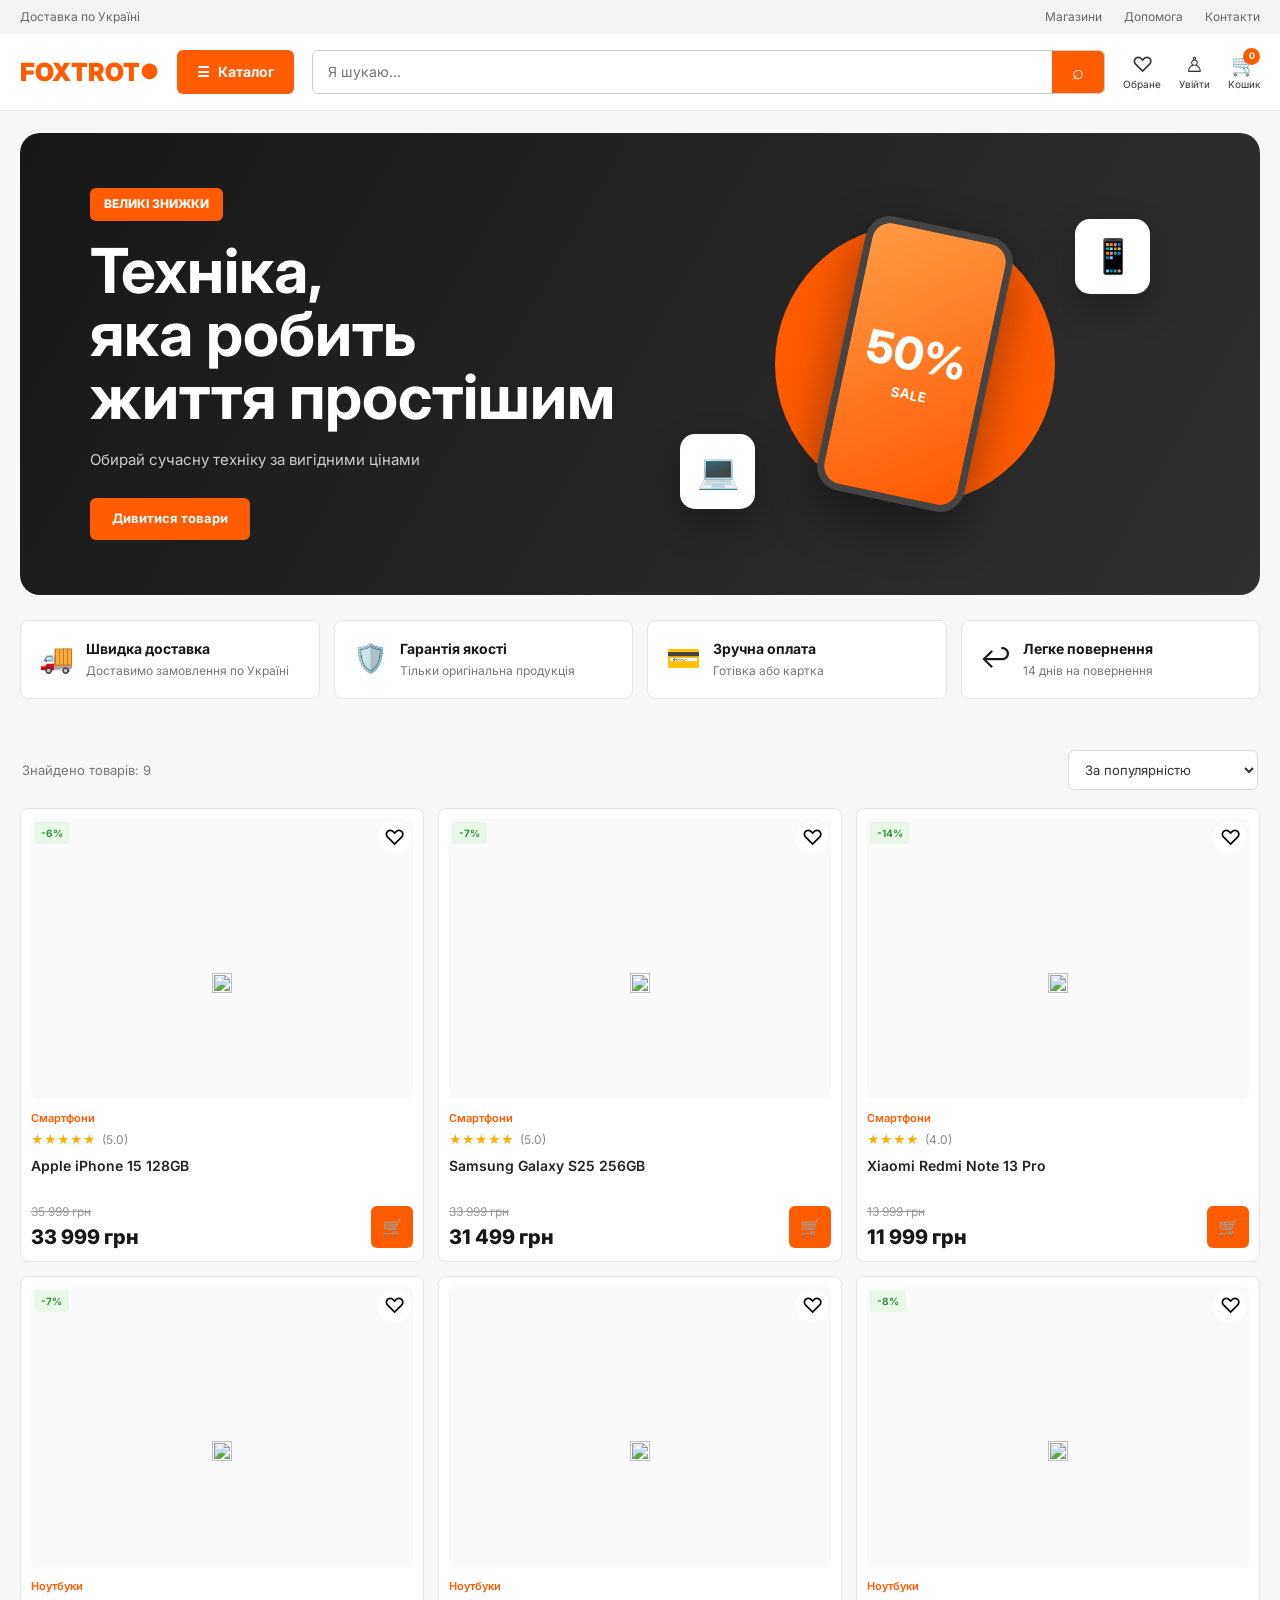
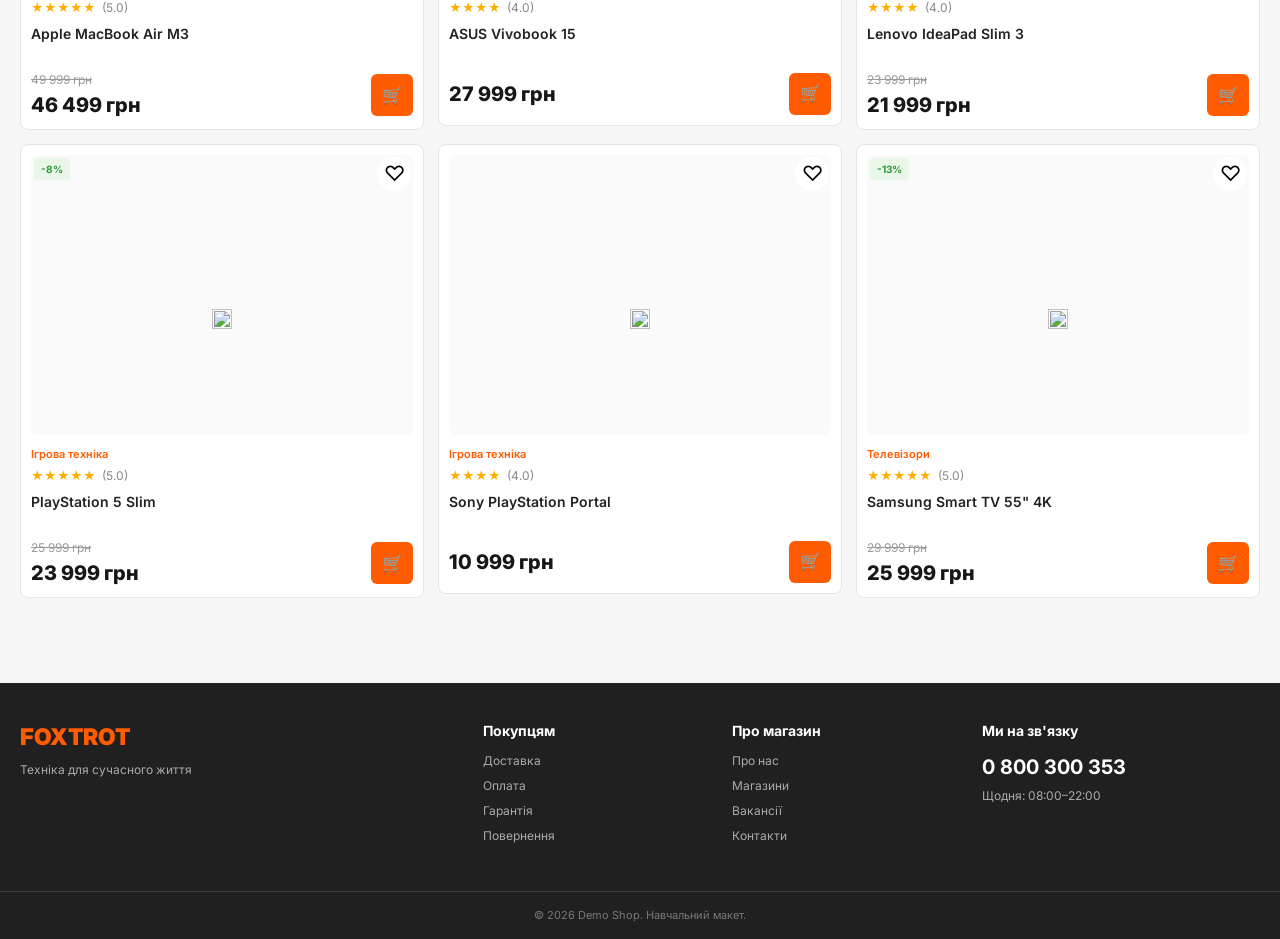
==== commit e3f54a54: "flexbpxcatalog" ====
--- a/index.html
+++ b/index.html
@@ -7,7 +7,7 @@
 
     <title>Foxtrot — інтернет-магазин техніки</title>
 
-    <link rel="stylesheet" href="style.css">
+    <link rel="stylesheet" href="index.css">
 
     <link rel="preconnect" href="https://fonts.googleapis.com">
     <link rel="preconnect" href="https://fonts.gstatic.com" crossorigin>
--- a/index.css
+++ b/index.css
@@ -0,0 +1,1568 @@
+/* =========================================================
+   FOXTROT — INDEX.CSS
+   Підключати тільки в index.html
+========================================================= */
+
+* {
+    box-sizing: border-box;
+    margin: 0;
+    padding: 0;
+}
+
+:root {
+    --orange: #ff5b00;
+    --orange-dark: #e94f00;
+
+    --black: #171717;
+    --dark: #202020;
+
+    --gray: #777;
+    --light: #f7f7f7;
+
+    --border: #e5e5e5;
+    --white: #fff;
+
+    --green: #2d9635;
+}
+
+html {
+    scroll-behavior: smooth;
+}
+
+body {
+    width: 100%;
+    min-width: 320px;
+
+    font-family: "Inter", Arial, sans-serif;
+
+    color: var(--black);
+    background: var(--light);
+
+    line-height: 1.4;
+}
+
+button,
+input,
+select {
+    font: inherit;
+}
+
+button {
+    border: 0;
+    cursor: pointer;
+}
+
+a {
+    color: inherit;
+    text-decoration: none;
+}
+
+img {
+    display: block;
+    max-width: 100%;
+}
+
+.container {
+    width: min(1240px, calc(100% - 32px));
+    margin: 0 auto;
+}
+
+
+/* =========================================================
+   HEADER
+========================================================= */
+
+.header {
+    width: 100%;
+    background: var(--white);
+    border-bottom: 1px solid var(--border);
+}
+
+.top-line {
+    background: #f3f3f3;
+    color: #666;
+    font-size: 12px;
+}
+
+.top-content {
+    height: 34px;
+
+    display: flex;
+    align-items: center;
+    justify-content: space-between;
+}
+
+.top-links {
+    display: flex;
+    align-items: center;
+    gap: 22px;
+}
+
+.top-links a {
+    transition: color .2s ease;
+}
+
+.top-links a:hover {
+    color: var(--orange);
+}
+
+.main-header {
+    min-height: 76px;
+
+    display: flex;
+    align-items: center;
+
+    gap: 18px;
+}
+
+.logo {
+    display: flex;
+    align-items: center;
+
+    color: var(--orange);
+
+    font-size: 25px;
+    font-weight: 900;
+
+    white-space: nowrap;
+}
+
+.logo b {
+    font-size: 21px;
+}
+
+.catalog-btn {
+    height: 44px;
+
+    padding: 0 20px;
+
+    display: flex;
+    align-items: center;
+    justify-content: center;
+
+    gap: 8px;
+
+    background: var(--orange);
+    color: #fff;
+
+    border-radius: 6px;
+
+    font-size: 14px;
+    font-weight: 700;
+
+    transition: background .2s ease;
+}
+
+.catalog-btn:hover {
+    background: var(--orange-dark);
+}
+
+.search {
+    height: 44px;
+
+    flex: 1;
+    min-width: 0;
+
+    display: flex;
+
+    background: #fff;
+
+    border: 1px solid #ccc;
+    border-radius: 6px;
+
+    overflow: hidden;
+
+    transition: border-color .2s ease;
+}
+
+.search:focus-within {
+    border-color: var(--orange);
+}
+
+.search input {
+    width: 100%;
+    min-width: 0;
+
+    padding: 0 15px;
+
+    border: 0;
+    outline: 0;
+
+    font-size: 14px;
+}
+
+.search button {
+    width: 52px;
+
+    flex-shrink: 0;
+
+    background: var(--orange);
+    color: #fff;
+
+    font-size: 20px;
+
+    transition: background .2s ease;
+}
+
+.search button:hover {
+    background: var(--orange-dark);
+}
+
+.header-actions {
+    display: flex;
+    align-items: center;
+
+    gap: 18px;
+
+    flex-shrink: 0;
+}
+
+.action {
+    position: relative;
+
+    display: flex;
+    flex-direction: column;
+    align-items: center;
+
+    gap: 2px;
+
+    background: transparent;
+    color: #333;
+
+    transition: color .2s ease;
+}
+
+.action:hover {
+    color: var(--orange);
+}
+
+.action-icon {
+    font-size: 21px;
+    line-height: 1;
+}
+
+.action small {
+    font-size: 10px;
+}
+
+.cart-count,
+.favorite-count {
+    position: absolute;
+
+    top: -6px;
+    right: 0;
+
+    width: 17px;
+    height: 17px;
+
+    display: flex;
+    align-items: center;
+    justify-content: center;
+
+    background: var(--orange);
+    color: #fff;
+
+    border-radius: 50%;
+
+    font-size: 9px;
+    font-weight: 700;
+}
+
+
+/* =========================================================
+   BUTTONS
+========================================================= */
+
+.primary-btn {
+    min-height: 42px;
+
+    padding: 0 22px;
+
+    display: inline-flex;
+    align-items: center;
+    justify-content: center;
+
+    background: var(--orange);
+    color: #fff;
+
+    border-radius: 6px;
+
+    font-size: 13px;
+    font-weight: 700;
+
+    transition:
+        background .2s ease,
+        transform .2s ease;
+}
+
+.primary-btn:hover {
+    background: var(--orange-dark);
+    transform: translateY(-1px);
+}
+
+
+/* =========================================================
+   HERO
+========================================================= */
+
+.hero {
+    min-height: 420px;
+
+    margin-top: 22px;
+    padding: 55px 70px;
+
+    display: flex;
+    align-items: center;
+
+    overflow: hidden;
+
+    background:
+        linear-gradient(
+            120deg,
+            #171717,
+            #303030
+        );
+
+    color: #fff;
+
+    border-radius: 20px;
+}
+
+.hero-content {
+    width: 50%;
+
+    position: relative;
+    z-index: 2;
+}
+
+.hero-label {
+    display: inline-block;
+
+    margin-bottom: 18px;
+    padding: 8px 14px;
+
+    background: var(--orange);
+
+    border-radius: 6px;
+
+    font-size: 12px;
+    font-weight: 800;
+}
+
+.hero h1 {
+    margin-bottom: 20px;
+
+    font-size: clamp(38px, 5vw, 62px);
+    line-height: 1.02;
+}
+
+.hero p {
+    max-width: 500px;
+
+    margin-bottom: 28px;
+
+    color: #ccc;
+
+    font-size: 15px;
+}
+
+
+/* =========================================================
+   HERO IMAGE
+========================================================= */
+
+.hero-image {
+    width: 50%;
+    height: 330px;
+
+    position: relative;
+
+    display: flex;
+    align-items: center;
+    justify-content: center;
+}
+
+.circle {
+    width: 280px;
+    height: 280px;
+
+    border-radius: 50%;
+
+    background: var(--orange);
+}
+
+.phone {
+    position: absolute;
+
+    width: 150px;
+    height: 280px;
+
+    background: #111;
+
+    border: 7px solid #444;
+    border-radius: 25px;
+
+    transform: rotate(12deg);
+
+    box-shadow:
+        0 20px 50px rgba(0, 0, 0, .4);
+}
+
+.phone-screen {
+    height: 100%;
+
+    display: flex;
+    flex-direction: column;
+    align-items: center;
+    justify-content: center;
+
+    border-radius: 18px;
+
+    background:
+        linear-gradient(
+            145deg,
+            #ff9b45,
+            #ff5800
+        );
+}
+
+.phone-screen span {
+    font-size: 45px;
+    font-weight: 800;
+}
+
+.phone-screen small {
+    font-weight: 700;
+}
+
+.floating-card {
+    position: absolute;
+
+    width: 75px;
+    height: 75px;
+
+    display: grid;
+    place-items: center;
+
+    background: #fff;
+
+    border-radius: 15px;
+
+    font-size: 34px;
+
+    box-shadow:
+        0 15px 35px rgba(0, 0, 0, .25);
+}
+
+.card-one {
+    top: 20px;
+    right: 40px;
+}
+
+.card-two {
+    bottom: 20px;
+    left: 40px;
+}
+
+
+/* =========================================================
+   BENEFITS
+========================================================= */
+
+.benefits {
+    display: grid;
+
+    grid-template-columns:
+        repeat(4, minmax(0, 1fr));
+
+    gap: 14px;
+
+    padding: 25px 0;
+}
+
+.benefit {
+    display: flex;
+
+    gap: 12px;
+
+    padding: 18px;
+
+    background: #fff;
+
+    border: 1px solid var(--border);
+
+    border-radius: 8px;
+}
+
+.benefit > div:first-child {
+    flex-shrink: 0;
+    font-size: 28px;
+}
+
+.benefit h3 {
+    margin-bottom: 5px;
+    font-size: 14px;
+}
+
+.benefit p {
+    color: var(--gray);
+    font-size: 12px;
+}
+
+
+/* =========================================================
+   MINI-CATALOG (блок товарів на головній)
+========================================================= */
+
+.catalog-page {
+    width: 100%;
+    padding: 22px 0 55px;
+}
+
+.catalog-page > .container {
+    width: min(1240px, calc(100% - 32px));
+}
+
+.catalog-layout {
+    width: 100%;
+    min-width: 0;
+
+    display: grid;
+
+    grid-template-columns:
+        minmax(0, 1fr);
+
+    gap: 20px;
+
+    align-items: start;
+}
+
+.catalog-content {
+    width: 100%;
+    min-width: 0;
+}
+
+.catalog-toolbar {
+    min-height: 48px;
+
+    display: flex;
+    align-items: center;
+    justify-content: space-between;
+
+    gap: 15px;
+
+    margin-bottom: 14px;
+
+    padding: 0 2px;
+}
+
+#resultText {
+    color: #777;
+    font-size: 13px;
+}
+
+.sort-select {
+    width: 190px;
+    min-width: 190px;
+
+    height: 40px;
+
+    padding: 0 12px;
+
+    background: #fff;
+
+    border: 1px solid #d8d8d8;
+
+    border-radius: 6px;
+
+    outline: none;
+
+    color: #333;
+
+    font-size: 13px;
+
+    cursor: pointer;
+}
+
+.sort-select:focus {
+    border-color: var(--orange);
+}
+
+
+/* =========================================================
+   PRODUCTS GRID
+   Desktop -> 3, Tablet/Mobile -> 2, Tiny -> 1
+========================================================= */
+
+.catalog-products {
+    width: 100%;
+    min-width: 0;
+
+    display: grid;
+
+    grid-template-columns:
+        repeat(3, minmax(0, 1fr));
+
+    gap: 14px;
+
+    align-items: start;
+
+    z-index: 100;
+}
+
+
+/* =========================================================
+   PRODUCT CARD
+========================================================= */
+
+.product-card,
+.product {
+    position: relative;
+
+    width: 100%;
+    min-width: 0;
+
+    padding: 10px;
+
+    background: #fff;
+
+    border: 1px solid #e5e5e5;
+
+    border-radius: 8px;
+
+    overflow: hidden;
+
+    transition:
+        border-color .2s ease,
+        box-shadow .2s ease,
+        transform .2s ease;
+}
+
+.product-card:hover,
+.product:hover {
+    border-color: #d1d1d1;
+
+    box-shadow:
+        0 5px 18px rgba(0, 0, 0, .07);
+
+    transform: translateY(-2px);
+}
+
+.product-image {
+    width: 100%;
+    height: 280px;
+
+    display: flex;
+    align-items: center;
+    justify-content: center;
+
+    margin-bottom: 12px;
+
+    overflow: hidden;
+
+    background: #fafafa;
+
+    border-radius: 6px;
+}
+
+.product-image img {
+    width: 100%;
+    height: 100%;
+
+    object-fit: contain;
+
+    transition: transform .2s ease;
+}
+
+.product-card:hover .product-image img,
+.product:hover .product-image img {
+    transform: scale(1.03);
+}
+
+.product-favorite,
+.favorite {
+    position: absolute;
+
+    top: 12px;
+    right: 12px;
+
+    z-index: 5;
+
+    width: 34px;
+    height: 34px;
+
+    display: flex;
+    align-items: center;
+    justify-content: center;
+
+    background: #fff;
+
+    border-radius: 50%;
+
+    font-size: 21px;
+
+    transition:
+        color .2s ease,
+        transform .2s ease;
+}
+
+.product-favorite:hover,
+.favorite:hover {
+    color: var(--orange);
+    transform: scale(1.05);
+}
+
+.product-favorite.active,
+.favorite.active {
+    color: var(--orange);
+}
+
+.discount {
+    position: absolute;
+
+    top: 13px;
+    left: 13px;
+
+    z-index: 5;
+
+    padding: 4px 7px;
+
+    background: #e8f7e8;
+
+    color: var(--green);
+
+    border-radius: 4px;
+
+    font-size: 10px;
+    font-weight: 700;
+}
+
+.product-category {
+    margin-bottom: 6px;
+
+    color: var(--orange);
+
+    font-size: 11px;
+    font-weight: 600;
+}
+
+.rating {
+    margin-bottom: 7px;
+
+    color: #ffae00;
+
+    font-size: 12px;
+}
+
+.rating span {
+    margin-left: 3px;
+    color: #888;
+}
+
+.product-card h3,
+.product h3 {
+    min-height: 40px;
+
+    margin-bottom: 8px;
+
+    color: #222;
+
+    font-size: 14px;
+    line-height: 1.4;
+
+    font-weight: 600;
+}
+
+.old-price {
+    display: block;
+
+    margin-bottom: 2px;
+
+    color: #999;
+
+    font-size: 12px;
+
+    text-decoration: line-through;
+}
+
+.product-bottom,
+.product-price {
+    min-height: 43px;
+
+    display: flex;
+    align-items: center;
+    justify-content: space-between;
+
+    gap: 8px;
+
+    margin-top: 5px;
+}
+
+.product-bottom strong,
+.product-price .price {
+    font-size: 20px;
+    font-weight: 800;
+}
+
+.buy-btn {
+    width: 42px;
+    height: 42px;
+
+    flex-shrink: 0;
+
+    display: flex;
+    align-items: center;
+    justify-content: center;
+
+    background: var(--orange);
+    color: #fff;
+
+    border-radius: 6px;
+
+    font-size: 17px;
+
+    transition:
+        background .2s ease,
+        transform .2s ease;
+}
+
+.buy-btn:hover {
+    background: var(--orange-dark);
+    transform: translateY(-1px);
+}
+
+
+/* =========================================================
+   NO PRODUCTS
+========================================================= */
+
+.no-products {
+    display: none;
+
+    padding: 70px 20px;
+
+    background: #fff;
+
+    border: 1px solid var(--border);
+
+    border-radius: 8px;
+
+    text-align: center;
+}
+
+.no-products > div {
+    margin-bottom: 12px;
+    font-size: 45px;
+}
+
+.no-products h2,
+.no-products h3 {
+    margin-bottom: 8px;
+    font-size: 19px;
+}
+
+.no-products p {
+    margin-bottom: 18px;
+
+    color: #888;
+
+    font-size: 13px;
+}
+
+
+/* =========================================================
+   CART MODAL
+========================================================= */
+
+.cart-modal {
+    position: fixed;
+
+    inset: 0;
+
+    z-index: 1000;
+
+    display: none;
+
+    justify-content: flex-end;
+
+    background: rgba(0, 0, 0, .48);
+}
+
+.cart-modal.active {
+    display: flex;
+}
+
+.cart-window {
+    position: relative;
+    background: #fff;
+
+    width: 430px;
+    max-width: 100%;
+
+    height: 100%;
+
+    padding: 25px;
+
+    animation: slideIn .2s ease;
+}
+
+@keyframes slideIn {
+
+    from {
+        transform: translateX(100%);
+    }
+
+    to {
+        transform: translateX(0);
+    }
+
+}
+
+.close-cart {
+    position: absolute;
+
+    top: 15px;
+    right: 18px;
+
+    background: transparent;
+
+    color: #444;
+
+    font-size: 26px;
+}
+
+.close-cart:hover {
+    color: var(--orange);
+}
+
+.cart-window h2 {
+    margin-bottom: 22px;
+
+    font-size: 22px;
+}
+
+.empty-cart {
+    padding: 45px 10px;
+
+    color: #999;
+
+    text-align: center;
+
+    font-size: 14px;
+}
+
+.cart-item {
+    display: flex;
+
+    align-items: center;
+    justify-content: space-between;
+
+    gap: 12px;
+
+    padding: 14px 0;
+
+    border-bottom: 1px solid #eee;
+}
+
+.cart-item-info {
+    flex: 1;
+}
+
+.cart-item-name {
+    font-size: 13px;
+    font-weight: 600;
+}
+
+.cart-item-info strong {
+    display: block;
+    margin-bottom: 5px;
+}
+
+.cart-item-info span {
+    color: #888;
+    font-size: 12px;
+}
+
+.remove-item {
+    background: transparent;
+
+    color: #d33;
+
+    font-size: 12px;
+}
+
+.cart-footer {
+    position: absolute;
+
+    right: 25px;
+    bottom: 25px;
+    left: 25px;
+}
+
+.cart-footer > div {
+    display: flex;
+
+    align-items: center;
+    justify-content: space-between;
+
+    margin-bottom: 15px;
+}
+
+.cart-footer strong {
+    font-size: 21px;
+}
+
+.cart-footer .primary-btn {
+    width: 100%;
+}
+
+
+/* =========================================================
+   FOOTER
+========================================================= */
+
+footer {
+    margin-top: 30px;
+
+    background: var(--dark);
+
+    color: #fff;
+}
+
+.footer-grid {
+    display: grid;
+
+    grid-template-columns:
+        2fr
+        1fr
+        1fr
+        1.3fr;
+
+    gap: 35px;
+
+    padding: 38px 0;
+}
+
+.footer-logo {
+    margin-bottom: 9px;
+
+    color: var(--orange);
+
+    font-size: 23px;
+    font-weight: 900;
+}
+
+footer h3 {
+    margin-bottom: 13px;
+    font-size: 14px;
+}
+
+footer p,
+footer a {
+    color: #aaa;
+    font-size: 12px;
+}
+
+footer a {
+    display: block;
+    margin-bottom: 8px;
+}
+
+footer a:hover {
+    color: #fff;
+}
+
+.phone-number {
+    display: block;
+
+    margin-bottom: 7px;
+
+    color: #fff !important;
+
+    font-size: 20px !important;
+}
+
+.copyright {
+    padding: 16px;
+
+    border-top: 1px solid #383838;
+
+    color: #777;
+
+    text-align: center;
+
+    font-size: 11px;
+}
+
+
+/* =========================================================
+   TABLET — до 1050px
+========================================================= */
+
+@media (max-width: 1050px) {
+
+    .container,
+    .catalog-page > .container {
+        width: calc(100% - 24px);
+    }
+
+    .main-header {
+        gap: 12px;
+    }
+
+    .header-actions {
+        gap: 10px;
+    }
+
+    .hero {
+        padding: 45px;
+    }
+
+    .benefits {
+        grid-template-columns:
+            repeat(2, minmax(0, 1fr));
+    }
+
+    .catalog-products {
+        grid-template-columns:
+            repeat(2, minmax(0, 1fr));
+
+        gap: 12px;
+    }
+
+    .product-image {
+        height: 240px;
+    }
+
+    .footer-grid {
+        grid-template-columns:
+            repeat(2, minmax(0, 1fr));
+    }
+}
+
+
+/* =========================================================
+   MOBILE — до 750px
+========================================================= */
+
+@media (max-width: 750px) {
+
+    .container,
+    .catalog-page > .container {
+        width: calc(100% - 24px);
+        max-width: 600px;
+    }
+
+
+    /* HEADER */
+
+    .main-header {
+        min-height: auto;
+
+        padding: 12px 0;
+
+        flex-wrap: wrap;
+
+        gap: 10px;
+    }
+
+    .logo {
+        font-size: 22px;
+    }
+
+    .catalog-btn {
+        height: 40px;
+    }
+
+    .header-actions {
+        margin-left: auto;
+        gap: 10px;
+    }
+
+    .search {
+        order: 5;
+
+        flex-basis: 100%;
+
+        width: 100%;
+
+        height: 42px;
+    }
+
+
+    /* HERO */
+
+    .hero {
+        min-height: 500px;
+
+        margin-top: 15px;
+
+        padding: 30px 25px;
+
+        display: block;
+
+        border-radius: 14px;
+    }
+
+    .hero-content {
+        width: 100%;
+    }
+
+    .hero h1 {
+        font-size: 40px;
+    }
+
+    .hero p {
+        font-size: 14px;
+    }
+
+    .hero-image {
+        width: 100%;
+        height: 220px;
+    }
+
+    .circle {
+        width: 180px;
+        height: 180px;
+    }
+
+    .phone {
+        width: 100px;
+        height: 190px;
+    }
+
+    .floating-card {
+        width: 55px;
+        height: 55px;
+
+        font-size: 25px;
+    }
+
+
+    /* BENEFITS */
+
+    .benefits {
+        grid-template-columns: 1fr;
+
+        padding: 18px 0;
+    }
+
+
+    /* MINI-CATALOG */
+
+    .catalog-page {
+        padding-top: 15px;
+    }
+
+    .catalog-layout {
+        display: block;
+    }
+
+    .catalog-toolbar {
+        flex-wrap: wrap;
+
+        align-items: stretch;
+
+        gap: 10px;
+
+        margin-bottom: 12px;
+    }
+
+    #resultText {
+        width: 100%;
+    }
+
+    .sort-select {
+        width: 100%;
+    }
+
+    .catalog-products {
+        grid-template-columns:
+            repeat(2, minmax(0, 1fr));
+
+        gap: 10px;
+    }
+
+    .product-card,
+    .product {
+        padding: 9px;
+    }
+
+    .product-image {
+        height: 180px;
+    }
+
+    .product-card h3,
+    .product h3 {
+        min-height: 36px;
+
+        font-size: 13px;
+    }
+
+    .product-bottom strong,
+    .product-price .price {
+        font-size: 17px;
+    }
+
+    .buy-btn {
+        width: 38px;
+        height: 38px;
+    }
+
+
+    /* FOOTER */
+
+    .footer-grid {
+        grid-template-columns:
+            1fr 1fr;
+    }
+}
+
+
+/* =========================================================
+   SMALL MOBILE — до 450px
+========================================================= */
+
+@media (max-width: 450px) {
+
+    .container,
+    .catalog-page > .container {
+        width: calc(100% - 16px);
+    }
+
+
+    /* HEADER */
+
+    .top-line {
+        display: none;
+    }
+
+    .main-header {
+        gap: 8px;
+    }
+
+    .logo {
+        font-size: 20px;
+    }
+
+    .logo b {
+        font-size: 17px;
+    }
+
+    .catalog-btn {
+        height: 38px;
+        padding: 0 13px;
+    }
+
+    .catalog-btn span {
+        display: none;
+    }
+
+    .header-actions {
+        gap: 7px;
+    }
+
+    .action-icon {
+        font-size: 18px;
+    }
+
+    .action small {
+        display: none;
+    }
+
+
+    /* HERO */
+
+    .hero {
+        min-height: 470px;
+
+        padding: 25px 20px;
+    }
+
+    .hero h1 {
+        font-size: 34px;
+    }
+
+    .hero-label {
+        margin-bottom: 14px;
+
+        padding: 7px 11px;
+
+        font-size: 10px;
+    }
+
+    .hero-image {
+        height: 190px;
+    }
+
+    .circle {
+        width: 150px;
+        height: 150px;
+    }
+
+    .phone {
+        width: 85px;
+        height: 165px;
+    }
+
+    .floating-card {
+        width: 48px;
+        height: 48px;
+
+        font-size: 21px;
+    }
+
+    .card-one {
+        top: 10px;
+        right: 20px;
+    }
+
+    .card-two {
+        bottom: 10px;
+        left: 20px;
+    }
+
+
+    /* PRODUCTS — 2 картки навіть на телефоні */
+
+    .catalog-products {
+        grid-template-columns:
+            repeat(2, minmax(0, 1fr));
+
+        gap: 8px;
+    }
+
+    .product-card,
+    .product {
+        padding: 7px;
+        border-radius: 6px;
+    }
+
+    .product-image {
+        height: 140px;
+        margin-bottom: 8px;
+    }
+
+
+    /* FAVORITE */
+
+    .product-favorite,
+    .favorite {
+        top: 7px;
+        right: 7px;
+
+        width: 30px;
+        height: 30px;
+
+        font-size: 18px;
+    }
+
+
+    /* DISCOUNT */
+
+    .discount {
+        top: 7px;
+        left: 7px;
+
+        padding: 3px 5px;
+
+        font-size: 9px;
+    }
+
+
+    /* INFO */
+
+    .product-category {
+        font-size: 10px;
+    }
+
+    .rating {
+        margin-bottom: 5px;
+        font-size: 10px;
+    }
+
+    .product-card h3,
+    .product h3 {
+        min-height: 34px;
+
+        margin-bottom: 5px;
+
+        font-size: 12px;
+
+        line-height: 1.35;
+    }
+
+    .old-price {
+        font-size: 10px;
+    }
+
+
+    /* PRICE */
+
+    .product-bottom,
+    .product-price {
+        min-height: 36px;
+        gap: 5px;
+    }
+
+    .product-bottom strong,
+    .product-price .price {
+        font-size: 15px;
+    }
+
+    .buy-btn {
+        width: 34px;
+        height: 34px;
+
+        font-size: 14px;
+    }
+
+
+    /* FOOTER */
+
+    .footer-grid {
+        grid-template-columns: 1fr;
+        gap: 25px;
+    }
+
+
+    /* CART */
+
+    .cart-window {
+        width: 100%;
+        padding: 20px;
+    }
+
+    .cart-footer {
+        right: 20px;
+        bottom: 20px;
+        left: 20px;
+    }
+}
+
+
+/* =========================================================
+   VERY SMALL — до 350px
+   Одна картка, щоб назва/ціна/кнопка не ламались.
+========================================================= */
+
+@media (max-width: 350px) {
+
+    .catalog-products {
+        grid-template-columns: 1fr;
+    }
+
+    .product-image {
+        height: 200px;
+    }
+
+    .product-card h3,
+    .product h3 {
+        font-size: 13px;
+    }
+
+    .product-bottom strong,
+    .product-price .price {
+        font-size: 17px;
+    }
+}
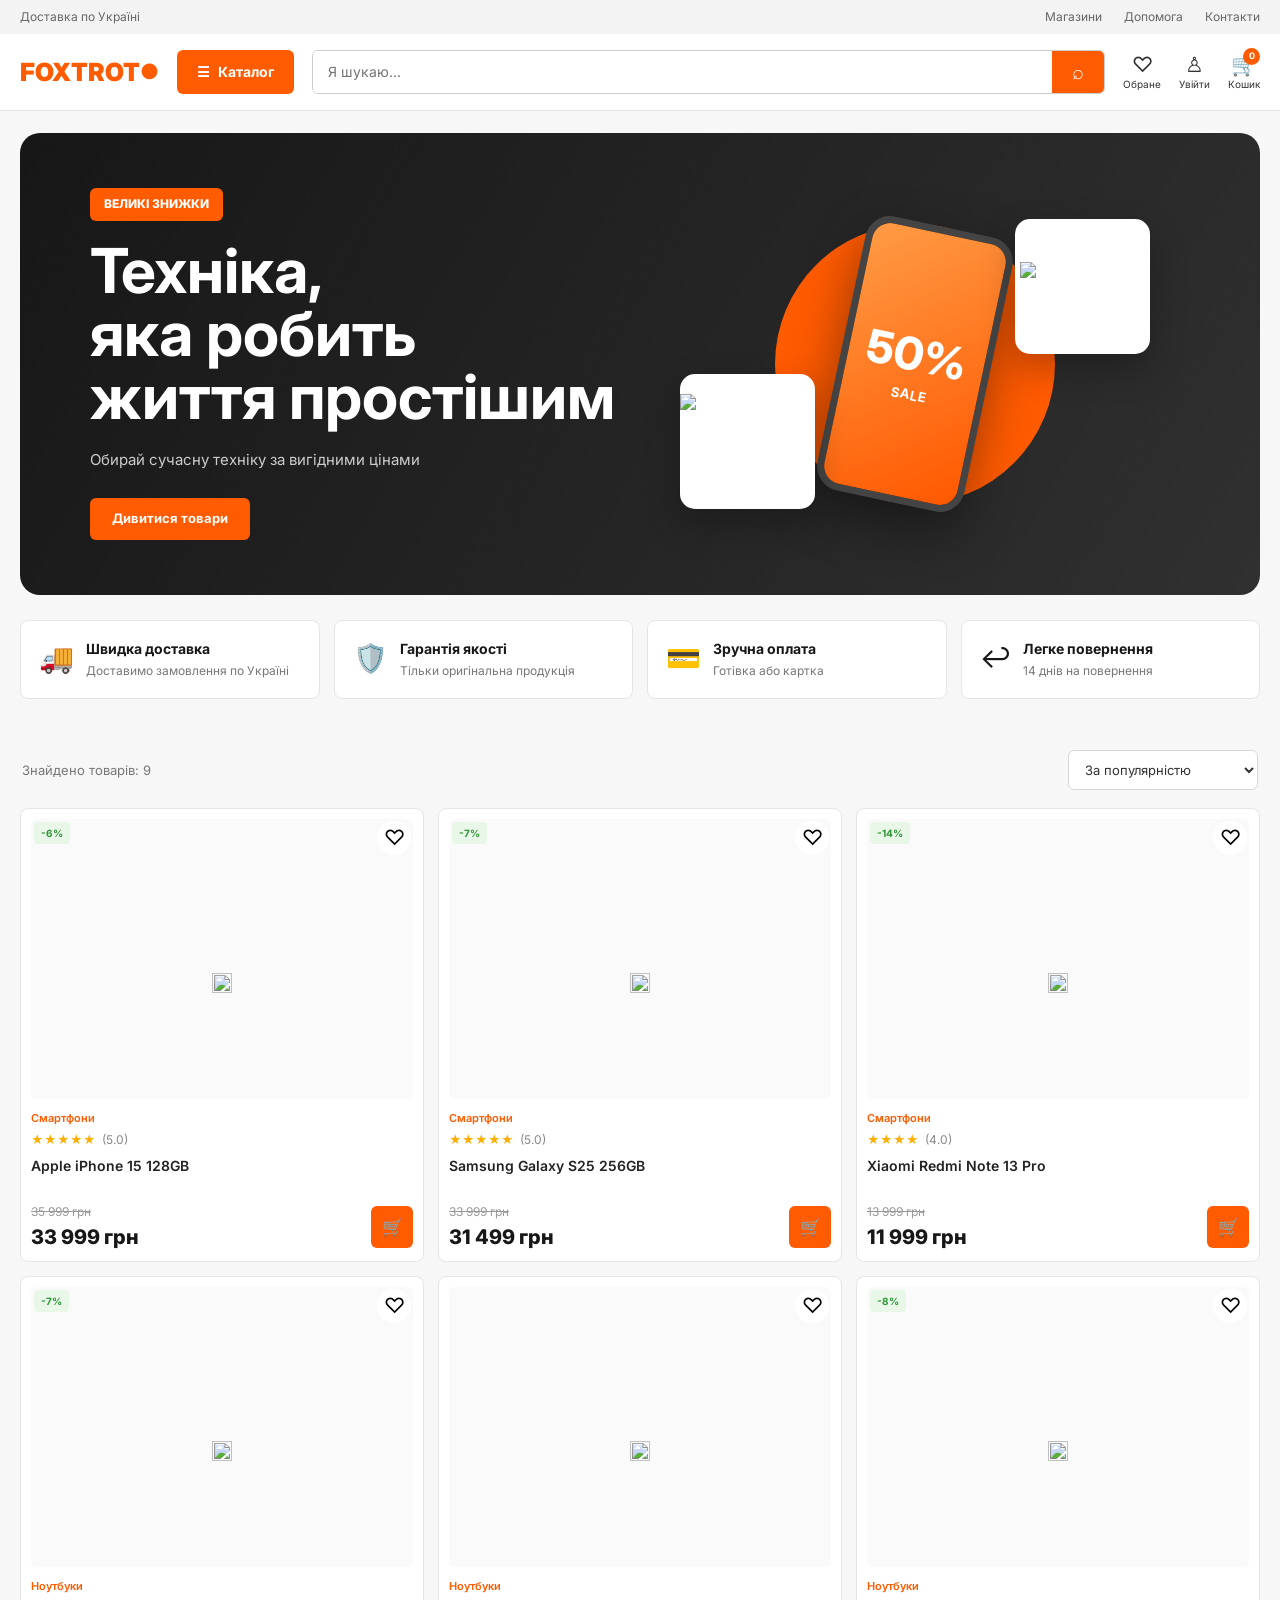
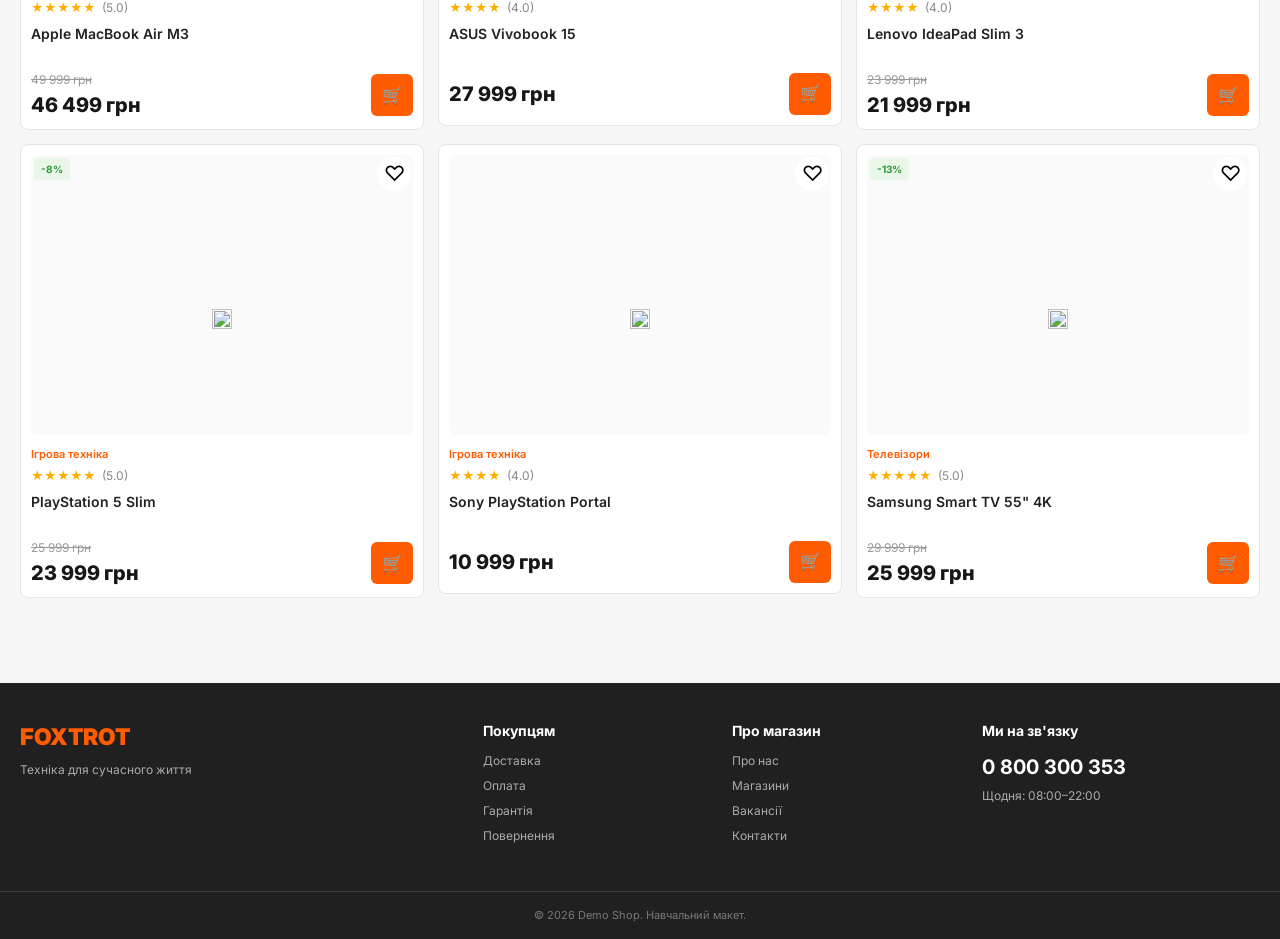
==== commit 8bf444a5: "save image resize" ====
--- a/index.html
+++ b/index.html
@@ -109,11 +109,11 @@
                 </div>
 
                 <div class="floating-card card-one">
-                    📱
+                    <img src="https://png.pngtree.com/png-clipart/20230504/ourmid/pngtree-airpods-png-image_7081756.png" alt="airpods">
                 </div>
 
                 <div class="floating-card card-two">
-                    💻
+                    <img src="https://files.foxtrot.com.ua/StaticContent/Ext/foxtrot/apple/18ProMax/image/picture2.png" alt="iphone 18">
                 </div>
 
             </div>
@@ -271,6 +271,26 @@
 
         </div>
     </div>
+
+        <!-- ОБРАНЕ -->
+
+        <div class="favorites-modal" id="favoritesModal">
+
+            <div class="favorites-window">
+
+                <button class="close-favorites" id="closeFavorites">×</button>
+
+                <h2>❤️ Обране</h2>
+
+                <div class="favorites-list" id="favoritesList">
+                    <p class="empty-favorites">
+                        У вас поки немає обраних товарів
+                    </p>
+                </div>
+
+            </div>
+
+        </div>
 
         <footer>
 
@@ -312,6 +332,8 @@
         </footer>
 
 
+        <script src="favorites-store.js"></script>
+        <script src="cart-store.js"></script>
         <script src="script.js"></script>
 
 </body>
--- a/index.css
+++ b/index.css
@@ -438,8 +438,8 @@
 .floating-card {
     position: absolute;
 
-    width: 75px;
-    height: 75px;
+    width: 135px;
+    height: 135px;
 
     display: grid;
     place-items: center;
@@ -1232,8 +1232,8 @@
     }
 
     .floating-card {
-        width: 55px;
-        height: 55px;
+        width: 85px;
+        height: 85px;
 
         font-size: 25px;
     }
@@ -1565,4 +1565,108 @@
     .product-price .price {
         font-size: 17px;
     }
-}+}
+
+
+/* =========================================================
+   ОБРАНЕ (вікно)
+========================================================= */
+
+.favorites-modal {
+    position: fixed;
+
+    inset: 0;
+
+    z-index: 1000;
+
+    display: none;
+
+    align-items: center;
+    justify-content: center;
+
+    background: rgba(0, 0, 0, .48);
+}
+
+.favorites-modal.active {
+    display: flex;
+}
+
+.favorites-window {
+    position: relative;
+
+    width: min(650px, calc(100% - 30px));
+
+    max-height: 80vh;
+
+    padding: 25px;
+
+    background: #fff;
+
+    border-radius: 10px;
+
+    overflow: auto;
+}
+
+.favorites-window h2 {
+    margin-bottom: 22px;
+
+    font-size: 22px;
+}
+
+.close-favorites {
+    position: absolute;
+
+    top: 15px;
+    right: 18px;
+
+    background: transparent;
+
+    color: #444;
+
+    font-size: 26px;
+}
+
+.close-favorites:hover {
+    color: var(--orange);
+}
+
+.empty-favorites {
+    padding: 45px 10px;
+
+    color: #999;
+
+    text-align: center;
+
+    font-size: 14px;
+}
+
+.cart-item {
+    justify-content: flex-start;
+}
+
+.cart-item img {
+    width: 56px;
+    height: 56px;
+
+    flex-shrink: 0;
+
+    object-fit: cover;
+
+    background: #fafafa;
+    border-radius: 6px;
+}
+
+.cart-item-side {
+    flex-shrink: 0;
+
+    display: flex;
+    flex-direction: column;
+    align-items: flex-end;
+    gap: 8px;
+}
+
+.cart-item-info strong {
+    font-size: 13px;
+    font-weight: 600;
+    line-height: 1.35;
+}
